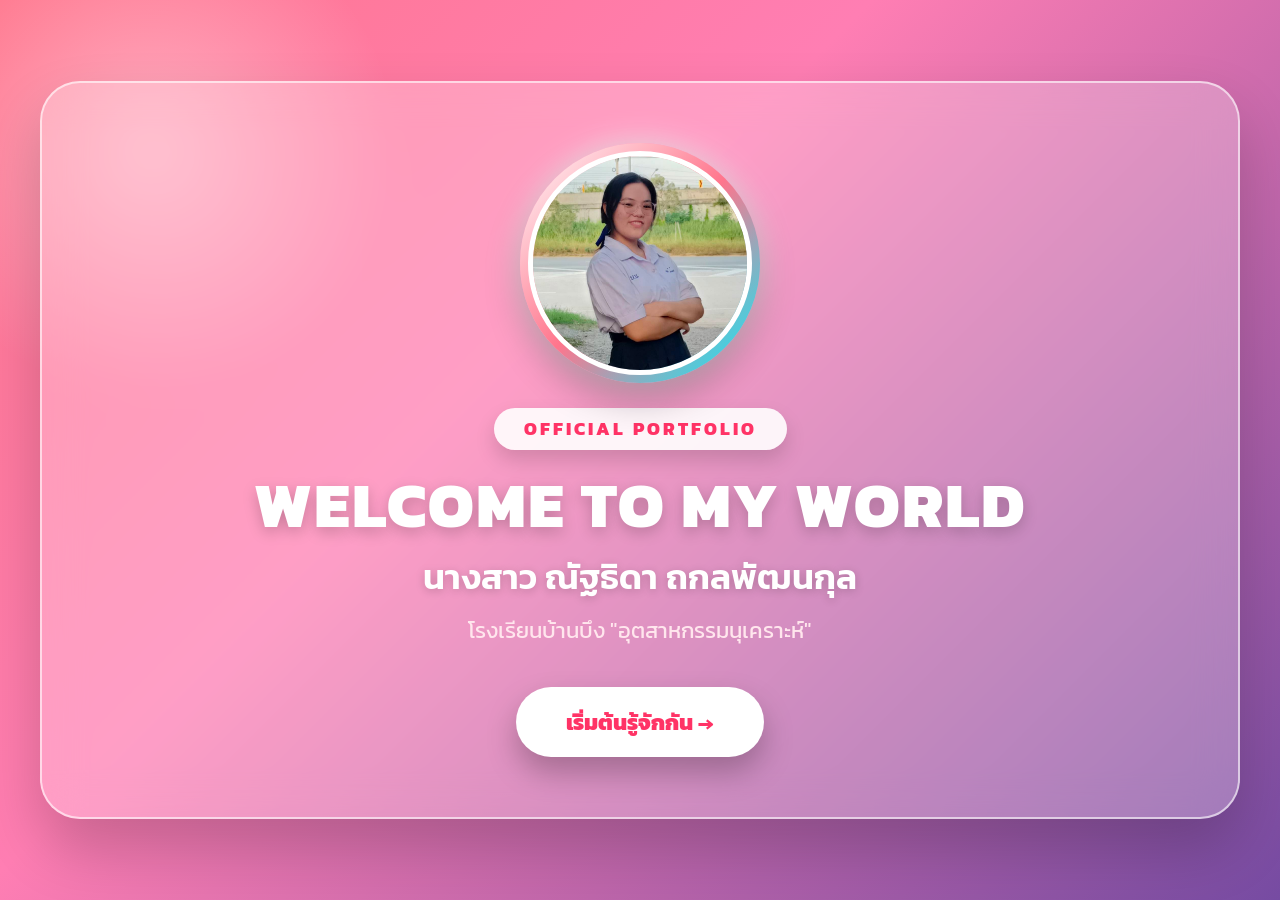
==== index.html @ 379bc99a "index.html" ====
<!DOCTYPE html>
<html lang="th">
<head>
    <meta charset="UTF-8">
    <meta name="viewport" content="width=device-width, initial-scale=1.0">
    <title>Portfolio - Welcome</title>
    <link rel="preconnect" href="https://fonts.googleapis.com">
    <link rel="preconnect" href="https://fonts.gstatic.com" crossorigin>
    <link href="https://fonts.googleapis.com/css2?family=Kanit:wght@300;400;600;700;800&family=Sarabun:wght@400;600;700&display=swap" rel="stylesheet">
    
    <style>
        * {
            margin: 0;
            padding: 0;
            box-sizing: border-box;
            font-family: 'Kanit', 'Sarabun', sans-serif;
        }

        body {
            background: linear-gradient(135deg, #ff758c 0%, #ff7eb3 40%, #764ba2 100%);
            min-height: 100vh;
            display: flex;
            justify-content: center;
            align-items: center;
            padding: 30px 20px;
            overflow-x: hidden;
            position: relative;
        }

        body::before {
            content: '';
            position: absolute;
            width: 500px;
            height: 500px;
            background: radial-gradient(circle, rgba(255,255,255,0.4) 0%, rgba(255,255,255,0) 70%);
            top: -100px;
            left: -100px;
            border-radius: 50%;
        }

        .full-wrapper {
            width: 100%;
            max-width: 1200px;
            background: rgba(255, 255, 255, 0.25);
            backdrop-filter: blur(20px);
            -webkit-backdrop-filter: blur(20px);
            border-radius: 40px;
            border: 2px solid rgba(255, 255, 255, 0.6);
            box-shadow: 0 30px 60px rgba(0, 0, 0, 0.2);
            padding: 60px 40px;
            display: flex;
            flex-direction: column;
            align-items: center;
            text-align: center;
            color: #ffffff;
        }

        .avatar-container {
            position: relative;
            margin-bottom: 25px;
        }

        .avatar-glow {
            width: 240px;
            height: 240px;
            border-radius: 50%;
            padding: 8px;
            background: linear-gradient(135deg, #ffffff, #ff758c, #00f2fe);
            box-shadow: 0 15px 35px rgba(0, 0, 0, 0.3), 0 0 30px rgba(255, 255, 255, 0.8);
            animation: spin-glow 6s linear infinite alternate;
        }

        @keyframes spin-glow {
            0% { transform: scale(1); }
            100% { transform: scale(1.05); }
        }

        .avatar-img {
            width: 100%;
            height: 100%;
            object-fit: cover;
            border-radius: 50%;
            border: 5px solid #ffffff;
        }

        .badge {
            background: rgba(255, 255, 255, 0.9);
            color: #ff3366;
            font-size: 1.1rem;
            font-weight: 800;
            padding: 8px 30px;
            border-radius: 50px;
            letter-spacing: 3px;
            box-shadow: 0 10px 20px rgba(0,0,0,0.15);
            margin-bottom: 20px;
            display: inline-block;
        }

        .hero-title {
            font-size: 4rem;
            font-weight: 800;
            text-shadow: 0 5px 15px rgba(0,0,0,0.2);
            margin-bottom: 10px;
            letter-spacing: 2px;
            line-height: 1.1;
        }

        .hero-name {
            font-size: 2.2rem;
            font-weight: 600;
            color: #ffffff;
            margin-bottom: 10px;
            text-shadow: 0 2px 10px rgba(0,0,0,0.2);
        }

        .hero-school {
            font-size: 1.4rem;
            color: #ffe6ed;
            font-weight: 400;
            margin-bottom: 40px;
        }

        .btn-action {
            display: inline-block;
            text-decoration: none;
            background: #ffffff;
            color: #ff3366;
            font-size: 1.4rem;
            font-weight: 800;
            padding: 18px 50px;
            border-radius: 50px;
            box-shadow: 0 15px 30px rgba(0,0,0,0.25);
            transition: all 0.3s cubic-bezier(0.175, 0.885, 0.32, 1.275);
        }

        .btn-action:hover {
            transform: translateY(-5px) scale(1.05);
            background: #ff3366;
            color: #ffffff;
            box-shadow: 0 20px 40px rgba(255, 51, 102, 0.5);
        }

        @media (max-width: 768px) {
            .hero-title { font-size: 2.8rem; }
            .hero-name { font-size: 1.6rem; }
            .avatar-glow { width: 180px; height: 180px; }
            .btn-action { width: 100%; font-size: 1.2rem; }
        }
    </style>
</head>
<body>

    <div class="full-wrapper">
        <div class="avatar-container">
            <div class="avatar-glow">
                <!-- อัปเดตชื่อไฟล์รูปตรงนี้แล้วครับ -->
                <img src="มุกค่ะอิอิ.jpg" alt="รูปโปรไฟล์" class="avatar-img">
            </div>
        </div>

        <span class="badge">OFFICIAL PORTFOLIO</span>
        <h1 class="hero-title">WELCOME TO MY WORLD</h1>
        <p class="hero-name">นางสาว ณัฐธิดา ถกลพัฒนกุล</p>
        <p class="hero-school">โรงเรียนบ้านบึง "อุตสาหกรรมนุเคราะห์"</p>

        <a href="about.html" class="btn-action">เริ่มต้นรู้จักกัน &rarr;</a>
    </div>

</body>
</html>
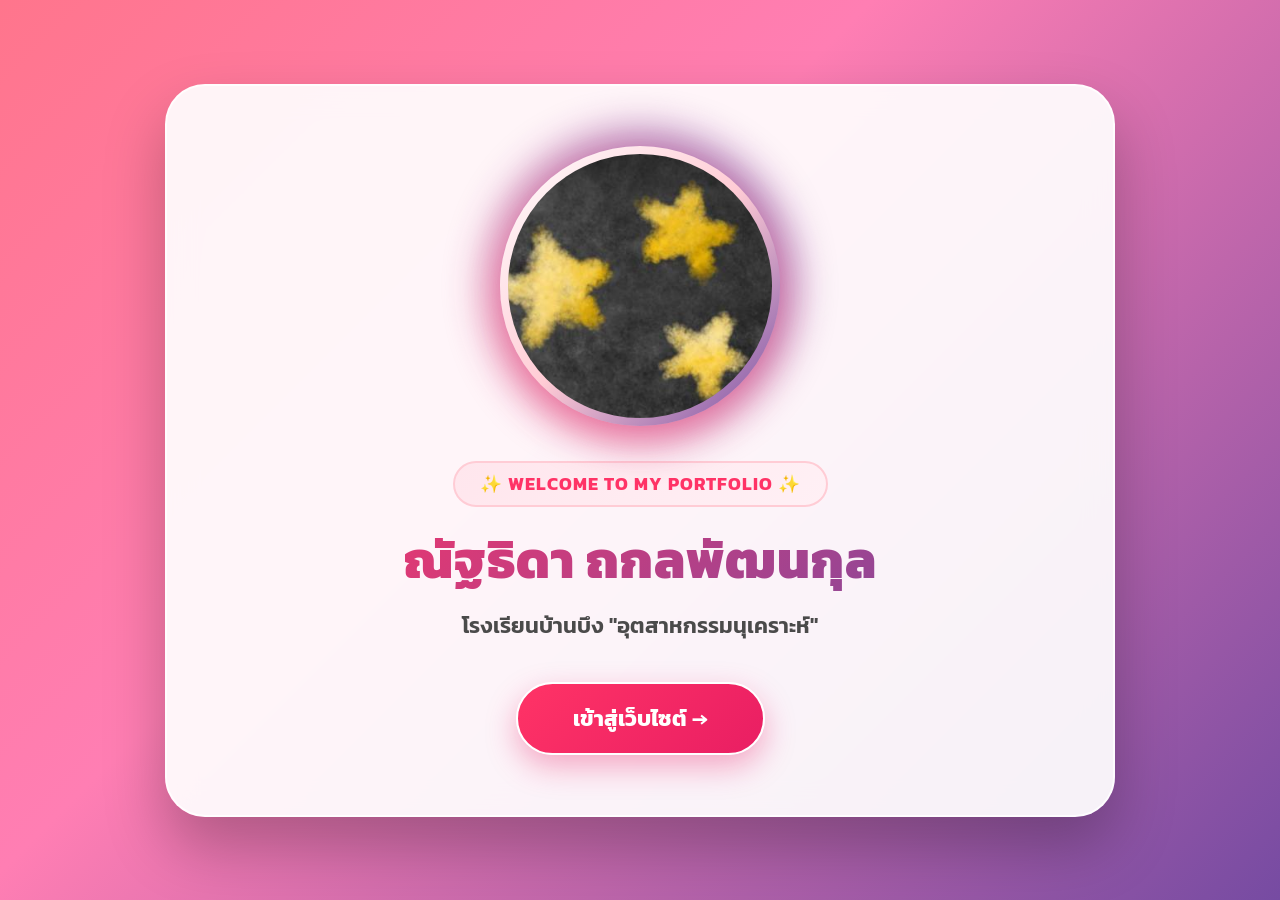
==== commit c88b2966: "index.html" ====
--- a/index.html
+++ b/index.html
@@ -3,7 +3,7 @@
 <head>
     <meta charset="UTF-8">
     <meta name="viewport" content="width=device-width, initial-scale=1.0">
-    <title>Portfolio - Welcome</title>
+    <title>Portfolio - หน้าแรก</title>
     <link rel="preconnect" href="https://fonts.googleapis.com">
     <link rel="preconnect" href="https://fonts.gstatic.com" crossorigin>
     <link href="https://fonts.googleapis.com/css2?family=Kanit:wght@300;400;600;700;800&family=Sarabun:wght@400;600;700&display=swap" rel="stylesheet">
@@ -22,148 +22,222 @@
             display: flex;
             justify-content: center;
             align-items: center;
-            padding: 30px 20px;
+            padding: 40px 20px;
             overflow-x: hidden;
+        }
+
+        .main-card {
+            width: 100%;
+            max-width: 950px;
+            background: rgba(255, 255, 255, 0.92);
+            backdrop-filter: blur(15px);
+            border-radius: 40px;
+            border: 2px solid rgba(255, 255, 255, 0.8);
+            box-shadow: 0 30px 60px rgba(0, 0, 0, 0.25);
+            padding: 60px 40px;
+            text-align: center;
             position: relative;
         }
 
-        body::before {
+        /* Container รูปภาพใหญ่เด่น */
+        .profile-container {
+            position: relative;
+            width: 280px;
+            height: 280px;
+            margin: 0 auto 35px auto;
+            animation: float 4s ease-in-out infinite;
+        }
+
+        /* แสงออร่าด้านหลังรูป */
+        .profile-container::before {
             content: '';
             position: absolute;
-            width: 500px;
-            height: 500px;
-            background: radial-gradient(circle, rgba(255,255,255,0.4) 0%, rgba(255,255,255,0) 70%);
-            top: -100px;
-            left: -100px;
+            top: -15px;
+            left: -15px;
+            right: -15px;
+            bottom: -15px;
+            background: linear-gradient(45deg, #ff3366, #ff85a2, #764ba2, #ff3366);
+            background-size: 400% 400%;
             border-radius: 50%;
-        }
-
-        .full-wrapper {
+            z-index: 1;
+            filter: blur(20px);
+            opacity: 0.85;
+            animation: glowRotate 8s linear infinite;
+        }
+
+        /* กรอบวงกลมครอบรูป */
+        .profile-box {
+            position: relative;
             width: 100%;
-            max-width: 1200px;
-            background: rgba(255, 255, 255, 0.25);
-            backdrop-filter: blur(20px);
-            -webkit-backdrop-filter: blur(20px);
-            border-radius: 40px;
-            border: 2px solid rgba(255, 255, 255, 0.6);
-            box-shadow: 0 30px 60px rgba(0, 0, 0, 0.2);
-            padding: 60px 40px;
-            display: flex;
-            flex-direction: column;
-            align-items: center;
-            text-align: center;
-            color: #ffffff;
-        }
-
-        .avatar-container {
-            position: relative;
-            margin-bottom: 25px;
-        }
-
-        .avatar-glow {
-            width: 240px;
-            height: 240px;
+            height: 100%;
             border-radius: 50%;
-            padding: 8px;
-            background: linear-gradient(135deg, #ffffff, #ff758c, #00f2fe);
-            box-shadow: 0 15px 35px rgba(0, 0, 0, 0.3), 0 0 30px rgba(255, 255, 255, 0.8);
-            animation: spin-glow 6s linear infinite alternate;
-        }
-
-        @keyframes spin-glow {
-            0% { transform: scale(1); }
-            100% { transform: scale(1.05); }
-        }
-
-        .avatar-img {
+            padding: 8px; /* ความหนาของขอบ */
+            background: linear-gradient(135deg, #ffffff, #ffccd5, #764ba2);
+            z-index: 2;
+            cursor: pointer;
+            transition: all 0.5s cubic-bezier(0.175, 0.885, 0.32, 1.275);
+            overflow: hidden;
+            box-shadow: 0 15px 35px rgba(255, 51, 102, 0.3);
+        }
+
+        /* รูปภาพข้างใน */
+        .profile-img {
             width: 100%;
             height: 100%;
             object-fit: cover;
             border-radius: 50%;
-            border: 5px solid #ffffff;
-        }
-
-        .badge {
-            background: rgba(255, 255, 255, 0.9);
+            display: block;
+            transition: all 0.5s ease;
+        }
+
+        /* เอฟเฟคลำแสงวิ่งผ่านรูป */
+        .profile-box::after {
+            content: '';
+            position: absolute;
+            top: -50%;
+            left: -60%;
+            width: 50%;
+            height: 200%;
+            background: linear-gradient(
+                to right,
+                rgba(255, 255, 255, 0) 0%,
+                rgba(255, 255, 255, 0.6) 100%
+            );
+            transform: rotate(30deg);
+            transition: all 0.8s ease;
+            opacity: 0;
+            pointer-events: none;
+        }
+
+        /* Hover Effect สวมบทบาทเมื่อเอาเมาส์ชี้ */
+        .profile-container:hover {
+            animation-play-state: paused;
+        }
+
+        .profile-container:hover .profile-box {
+            transform: scale(1.08) rotate(3deg);
+            box-shadow: 0 25px 50px rgba(255, 51, 102, 0.5);
+        }
+
+        .profile-container:hover .profile-box::after {
+            left: 130%;
+            opacity: 1;
+        }
+
+        .profile-container:hover .profile-img {
+            transform: scale(1.05);
+        }
+
+        /* ข้อความและปุ่ม */
+        .greeting-tag {
+            display: inline-block;
+            background: linear-gradient(135deg, #ffe6ed, #fff0f5);
             color: #ff3366;
             font-size: 1.1rem;
+            font-weight: 700;
+            padding: 8px 25px;
+            border-radius: 30px;
+            border: 2px solid #ffccd5;
+            margin-bottom: 15px;
+            letter-spacing: 1px;
+        }
+
+        .main-title {
+            font-size: 3.2rem;
             font-weight: 800;
-            padding: 8px 30px;
-            border-radius: 50px;
-            letter-spacing: 3px;
-            box-shadow: 0 10px 20px rgba(0,0,0,0.15);
-            margin-bottom: 20px;
-            display: inline-block;
-        }
-
-        .hero-title {
-            font-size: 4rem;
-            font-weight: 800;
-            text-shadow: 0 5px 15px rgba(0,0,0,0.2);
+            background: linear-gradient(135deg, #ff3366, #764ba2);
+            -webkit-background-clip: text;
+            -webkit-text-fill-color: transparent;
             margin-bottom: 10px;
-            letter-spacing: 2px;
-            line-height: 1.1;
-        }
-
-        .hero-name {
-            font-size: 2.2rem;
+            letter-spacing: 1px;
+        }
+
+        .subtitle {
+            font-size: 1.4rem;
+            color: #4a4a4a;
             font-weight: 600;
-            color: #ffffff;
-            margin-bottom: 10px;
-            text-shadow: 0 2px 10px rgba(0,0,0,0.2);
-        }
-
-        .hero-school {
-            font-size: 1.4rem;
-            color: #ffe6ed;
-            font-weight: 400;
             margin-bottom: 40px;
         }
 
-        .btn-action {
+        .btn-start {
             display: inline-block;
             text-decoration: none;
-            background: #ffffff;
-            color: #ff3366;
-            font-size: 1.4rem;
-            font-weight: 800;
-            padding: 18px 50px;
+            font-size: 1.35rem;
+            font-weight: 700;
+            padding: 18px 55px;
             border-radius: 50px;
-            box-shadow: 0 15px 30px rgba(0,0,0,0.25);
+            background: linear-gradient(135deg, #ff3366, #e91e63);
+            color: #ffffff;
+            box-shadow: 0 12px 30px rgba(233, 30, 99, 0.35);
             transition: all 0.3s cubic-bezier(0.175, 0.885, 0.32, 1.275);
-        }
-
-        .btn-action:hover {
-            transform: translateY(-5px) scale(1.05);
-            background: #ff3366;
-            color: #ffffff;
-            box-shadow: 0 20px 40px rgba(255, 51, 102, 0.5);
-        }
-
-        @media (max-width: 768px) {
-            .hero-title { font-size: 2.8rem; }
-            .hero-name { font-size: 1.6rem; }
-            .avatar-glow { width: 180px; height: 180px; }
-            .btn-action { width: 100%; font-size: 1.2rem; }
+            border: 2px solid #ffffff;
+        }
+
+        .btn-start:hover {
+            transform: translateY(-5px) scale(1.03);
+            box-shadow: 0 20px 40px rgba(233, 30, 99, 0.5);
+            background: linear-gradient(135deg, #e91e63, #ff3366);
+        }
+
+        /* Keyframes แอนิเมชัน */
+        @keyframes float {
+            0%, 100% {
+                transform: translateY(0px);
+            }
+            50% {
+                transform: translateY(-18px);
+            }
+        }
+
+        @keyframes glowRotate {
+            0% {
+                background-position: 0% 50%;
+            }
+            50% {
+                background-position: 100% 50%;
+            }
+            100% {
+                background-position: 0% 50%;
+            }
+        }
+
+        @media (max-width: 600px) {
+            .profile-container {
+                width: 220px;
+                height: 220px;
+            }
+            .main-title {
+                font-size: 2.3rem;
+            }
+            .subtitle {
+                font-size: 1.15rem;
+            }
+            .main-card {
+                padding: 40px 20px;
+            }
+            .btn-start {
+                padding: 15px 40px;
+                font-size: 1.15rem;
+            }
         }
     </style>
 </head>
 <body>
 
-    <div class="full-wrapper">
-        <div class="avatar-container">
-            <div class="avatar-glow">
-                <!-- อัปเดตชื่อไฟล์รูปตรงนี้แล้วครับ -->
-                <img src="มุกค่ะอิอิ.jpg" alt="รูปโปรไฟล์" class="avatar-img">
+    <div class="main-card">
+        <!-- รูปโปรไฟล์เด่นใหญ่ + เอฟเฟคแน่นๆ -->
+        <div class="profile-container">
+            <div class="profile-box">
+                <!-- อย่าลืมเปลี่ยนชื่อไฟล์รูปใน src ด้านล่างให้ตรงกับชื่อไฟล์รูปโปรไฟล์จริงของคุณนะครับ -->
+                <img src="รูป 1.jpg" alt="Profile Image" class="profile-img">
             </div>
         </div>
 
-        <span class="badge">OFFICIAL PORTFOLIO</span>
-        <h1 class="hero-title">WELCOME TO MY WORLD</h1>
-        <p class="hero-name">นางสาว ณัฐธิดา ถกลพัฒนกุล</p>
-        <p class="hero-school">โรงเรียนบ้านบึง "อุตสาหกรรมนุเคราะห์"</p>
-
-        <a href="about.html" class="btn-action">เริ่มต้นรู้จักกัน &rarr;</a>
+        <span class="greeting-tag">✨ WELCOME TO MY PORTFOLIO ✨</span>
+        <h1 class="main-title">ณัฐธิดา ถกลพัฒนกุล</h1>
+        <p class="subtitle">โรงเรียนบ้านบึง "อุตสาหกรรมนุเคราะห์"</p>
+
+        <a href="about.html" class="btn-start">เข้าสู่เว็บไซต์ &rarr;</a>
     </div>
 
 </body>
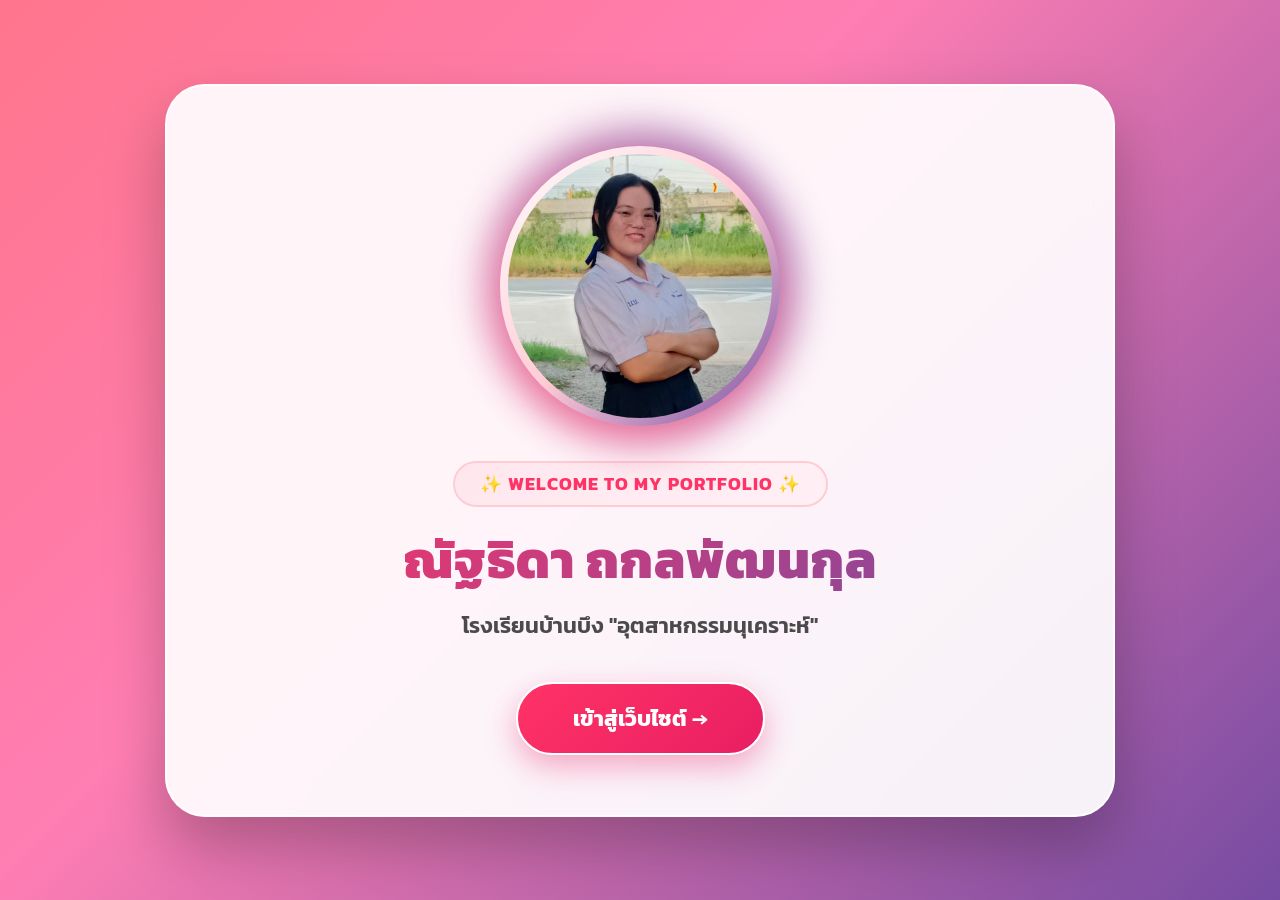
==== commit 274f96ad: "index.html" ====
--- a/index.html
+++ b/index.html
@@ -71,7 +71,7 @@
             width: 100%;
             height: 100%;
             border-radius: 50%;
-            padding: 8px; /* ความหนาของขอบ */
+            padding: 8px;
             background: linear-gradient(135deg, #ffffff, #ffccd5, #764ba2);
             z-index: 2;
             cursor: pointer;
@@ -225,11 +225,10 @@
 <body>
 
     <div class="main-card">
-        <!-- รูปโปรไฟล์เด่นใหญ่ + เอฟเฟคแน่นๆ -->
+        <!-- รูปโปรไฟล์ของคุณมุก + เอฟเฟคเรืองแสง -->
         <div class="profile-container">
             <div class="profile-box">
-                <!-- อย่าลืมเปลี่ยนชื่อไฟล์รูปใน src ด้านล่างให้ตรงกับชื่อไฟล์รูปโปรไฟล์จริงของคุณนะครับ -->
-                <img src="รูป 1.jpg" alt="Profile Image" class="profile-img">
+                <img src="มุกค่ะอิอิ.jpg" alt="Profile Image" class="profile-img">
             </div>
         </div>
 
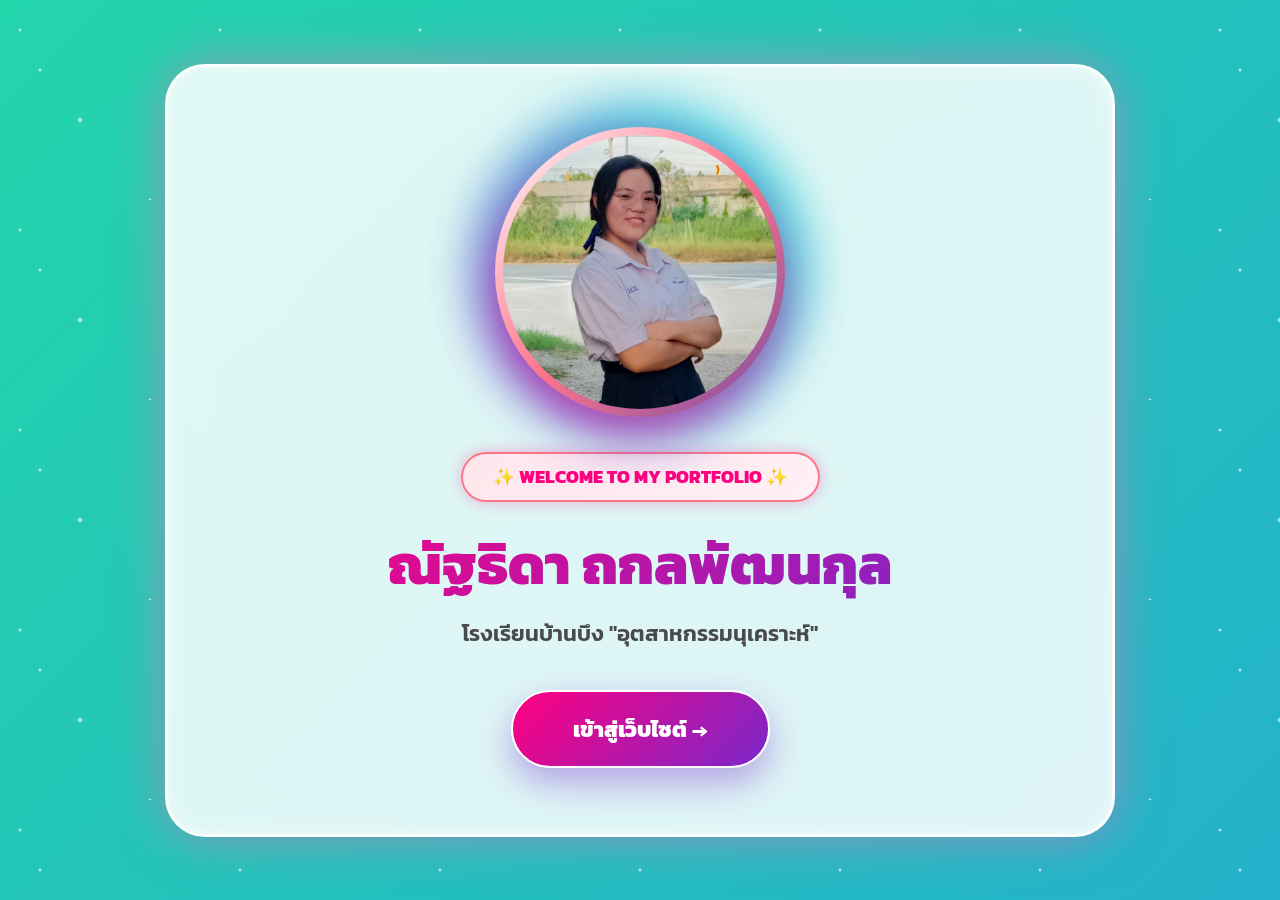
==== commit 234b395d: "index.html" ====
--- a/index.html
+++ b/index.html
@@ -17,139 +17,122 @@
         }
 
         body {
-            background: linear-gradient(135deg, #ff758c 0%, #ff7eb3 40%, #764ba2 100%);
+            background: linear-gradient(-45deg, #ee7752, #e73c7e, #23a6d5, #23d5ab);
+            background-size: 400% 400%;
+            animation: gradientBG 15s ease infinite;
             min-height: 100vh;
             display: flex;
             justify-content: center;
             align-items: center;
             padding: 40px 20px;
             overflow-x: hidden;
+            position: relative;
+        }
+
+        /* เอฟเฟกต์อนุภาคระยิบระยับ */
+        .stars {
+            position: absolute;
+            top: 0; left: 0; width: 100%; height: 100%;
+            pointer-events: none;
+            background: radial-gradient(2px 2px at 20px 30px, #fff, rgba(0,0,0,0)),
+                        radial-gradient(2px 2px at 40px 70px, #fff, rgba(0,0,0,0)),
+                        radial-gradient(3px 3px at 80px 120px, #fff, rgba(0,0,0,0)),
+                        radial-gradient(2px 2px at 150px 200px, #fff, rgba(0,0,0,0));
+            background-repeat: repeat;
+            background-size: 200px 200px;
+            animation: sparkle 4s linear infinite;
         }
 
         .main-card {
             width: 100%;
             max-width: 950px;
-            background: rgba(255, 255, 255, 0.92);
-            backdrop-filter: blur(15px);
+            background: rgba(255, 255, 255, 0.85);
+            backdrop-filter: blur(20px);
             border-radius: 40px;
-            border: 2px solid rgba(255, 255, 255, 0.8);
-            box-shadow: 0 30px 60px rgba(0, 0, 0, 0.25);
+            border: 3px solid rgba(255, 255, 255, 0.9);
+            box-shadow: 0 0 50px rgba(255, 105, 180, 0.5), inset 0 0 15px rgba(255, 255, 255, 0.6);
             padding: 60px 40px;
             text-align: center;
             position: relative;
-        }
-
-        /* Container รูปภาพใหญ่เด่น */
+            z-index: 2;
+            animation: cardAppear 1.2s cubic-bezier(0.175, 0.885, 0.32, 1.275);
+        }
+
+        /* รูปภาพเว่อร์วัง */
         .profile-container {
             position: relative;
-            width: 280px;
-            height: 280px;
+            width: 290px;
+            height: 290px;
             margin: 0 auto 35px auto;
             animation: float 4s ease-in-out infinite;
         }
 
-        /* แสงออร่าด้านหลังรูป */
         .profile-container::before {
             content: '';
             position: absolute;
-            top: -15px;
-            left: -15px;
-            right: -15px;
-            bottom: -15px;
-            background: linear-gradient(45deg, #ff3366, #ff85a2, #764ba2, #ff3366);
-            background-size: 400% 400%;
+            top: -20px; left: -20px; right: -20px; bottom: -20px;
+            background: linear-gradient(45deg, #ff007f, #7928ca, #00dfd8, #ff007f);
+            background-size: 300% 300%;
             border-radius: 50%;
             z-index: 1;
-            filter: blur(20px);
-            opacity: 0.85;
-            animation: glowRotate 8s linear infinite;
-        }
-
-        /* กรอบวงกลมครอบรูป */
+            filter: blur(25px);
+            opacity: 0.9;
+            animation: glowRotate 5s linear infinite;
+        }
+
         .profile-box {
             position: relative;
-            width: 100%;
-            height: 100%;
+            width: 100%; height: 100%;
             border-radius: 50%;
             padding: 8px;
-            background: linear-gradient(135deg, #ffffff, #ffccd5, #764ba2);
+            background: linear-gradient(135deg, #ffffff, #ff758c, #764ba2);
             z-index: 2;
             cursor: pointer;
             transition: all 0.5s cubic-bezier(0.175, 0.885, 0.32, 1.275);
             overflow: hidden;
-            box-shadow: 0 15px 35px rgba(255, 51, 102, 0.3);
-        }
-
-        /* รูปภาพข้างใน */
+            box-shadow: 0 15px 35px rgba(255, 0, 128, 0.4);
+        }
+
         .profile-img {
-            width: 100%;
-            height: 100%;
+            width: 100%; height: 100%;
             object-fit: cover;
             border-radius: 50%;
-            display: block;
             transition: all 0.5s ease;
         }
 
-        /* เอฟเฟคลำแสงวิ่งผ่านรูป */
-        .profile-box::after {
-            content: '';
-            position: absolute;
-            top: -50%;
-            left: -60%;
-            width: 50%;
-            height: 200%;
-            background: linear-gradient(
-                to right,
-                rgba(255, 255, 255, 0) 0%,
-                rgba(255, 255, 255, 0.6) 100%
-            );
-            transform: rotate(30deg);
-            transition: all 0.8s ease;
-            opacity: 0;
-            pointer-events: none;
-        }
-
-        /* Hover Effect สวมบทบาทเมื่อเอาเมาส์ชี้ */
-        .profile-container:hover {
-            animation-play-state: paused;
-        }
-
         .profile-container:hover .profile-box {
-            transform: scale(1.08) rotate(3deg);
-            box-shadow: 0 25px 50px rgba(255, 51, 102, 0.5);
-        }
-
-        .profile-container:hover .profile-box::after {
-            left: 130%;
-            opacity: 1;
+            transform: scale(1.12) rotate(5deg);
+            box-shadow: 0 25px 60px rgba(255, 0, 128, 0.7);
         }
 
         .profile-container:hover .profile-img {
-            transform: scale(1.05);
-        }
-
-        /* ข้อความและปุ่ม */
+            transform: scale(1.08);
+        }
+
+        /* ข้อความนีออนและปุ่ม */
         .greeting-tag {
             display: inline-block;
             background: linear-gradient(135deg, #ffe6ed, #fff0f5);
-            color: #ff3366;
+            color: #ff007f;
             font-size: 1.1rem;
-            font-weight: 700;
-            padding: 8px 25px;
+            font-weight: 800;
+            padding: 10px 30px;
             border-radius: 30px;
-            border: 2px solid #ffccd5;
-            margin-bottom: 15px;
-            letter-spacing: 1px;
+            border: 2px solid #ff758c;
+            margin-bottom: 20px;
+            box-shadow: 0 0 15px rgba(255, 0, 128, 0.3);
+            animation: pulse 2s infinite;
         }
 
         .main-title {
-            font-size: 3.2rem;
+            font-size: 3.5rem;
             font-weight: 800;
-            background: linear-gradient(135deg, #ff3366, #764ba2);
+            background: linear-gradient(135deg, #ff007f, #7928ca, #00dfd8);
+            background-size: 200% auto;
             -webkit-background-clip: text;
             -webkit-text-fill-color: transparent;
+            animation: textShine 3s linear infinite;
             margin-bottom: 10px;
-            letter-spacing: 1px;
         }
 
         .subtitle {
@@ -160,72 +143,76 @@
         }
 
         .btn-start {
+            position: relative;
             display: inline-block;
             text-decoration: none;
-            font-size: 1.35rem;
-            font-weight: 700;
-            padding: 18px 55px;
+            font-size: 1.4rem;
+            font-weight: 800;
+            padding: 20px 60px;
             border-radius: 50px;
-            background: linear-gradient(135deg, #ff3366, #e91e63);
+            background: linear-gradient(135deg, #ff007f, #7928ca);
             color: #ffffff;
-            box-shadow: 0 12px 30px rgba(233, 30, 99, 0.35);
-            transition: all 0.3s cubic-bezier(0.175, 0.885, 0.32, 1.275);
+            box-shadow: 0 15px 35px rgba(121, 40, 202, 0.4);
+            transition: all 0.4s cubic-bezier(0.175, 0.885, 0.32, 1.275);
+            overflow: hidden;
             border: 2px solid #ffffff;
         }
 
         .btn-start:hover {
-            transform: translateY(-5px) scale(1.03);
-            box-shadow: 0 20px 40px rgba(233, 30, 99, 0.5);
-            background: linear-gradient(135deg, #e91e63, #ff3366);
+            transform: translateY(-8px) scale(1.05);
+            box-shadow: 0 25px 50px rgba(255, 0, 128, 0.6);
+            letter-spacing: 2px;
         }
 
         /* Keyframes แอนิเมชัน */
+        @keyframes gradientBG {
+            0% { background-position: 0% 50%; }
+            50% { background-position: 100% 50%; }
+            100% { background-position: 0% 50%; }
+        }
+
+        @keyframes cardAppear {
+            from { opacity: 0; transform: translateY(50px) scale(0.9); }
+            to { opacity: 1; transform: translateY(0) scale(1); }
+        }
+
         @keyframes float {
-            0%, 100% {
-                transform: translateY(0px);
-            }
-            50% {
-                transform: translateY(-18px);
-            }
+            0%, 100% { transform: translateY(0px); }
+            50% { transform: translateY(-20px); }
         }
 
         @keyframes glowRotate {
-            0% {
-                background-position: 0% 50%;
-            }
-            50% {
-                background-position: 100% 50%;
-            }
-            100% {
-                background-position: 0% 50%;
-            }
+            0% { background-position: 0% 50%; }
+            50% { background-position: 100% 50%; }
+            100% { background-position: 0% 50%; }
+        }
+
+        @keyframes textShine {
+            to { background-position: 200% center; }
+        }
+
+        @keyframes pulse {
+            0%, 100% { transform: scale(1); }
+            50% { transform: scale(1.05); }
+        }
+
+        @keyframes sparkle {
+            0% { transform: translateY(0); }
+            100% { transform: translateY(-200px); }
         }
 
         @media (max-width: 600px) {
-            .profile-container {
-                width: 220px;
-                height: 220px;
-            }
-            .main-title {
-                font-size: 2.3rem;
-            }
-            .subtitle {
-                font-size: 1.15rem;
-            }
-            .main-card {
-                padding: 40px 20px;
-            }
-            .btn-start {
-                padding: 15px 40px;
-                font-size: 1.15rem;
-            }
+            .profile-container { width: 220px; height: 220px; }
+            .main-title { font-size: 2.3rem; }
+            .btn-start { padding: 15px 40px; font-size: 1.15rem; }
         }
     </style>
 </head>
 <body>
 
+    <div class="stars"></div>
+
     <div class="main-card">
-        <!-- รูปโปรไฟล์ของคุณมุก + เอฟเฟคเรืองแสง -->
         <div class="profile-container">
             <div class="profile-box">
                 <img src="มุกค่ะอิอิ.jpg" alt="Profile Image" class="profile-img">
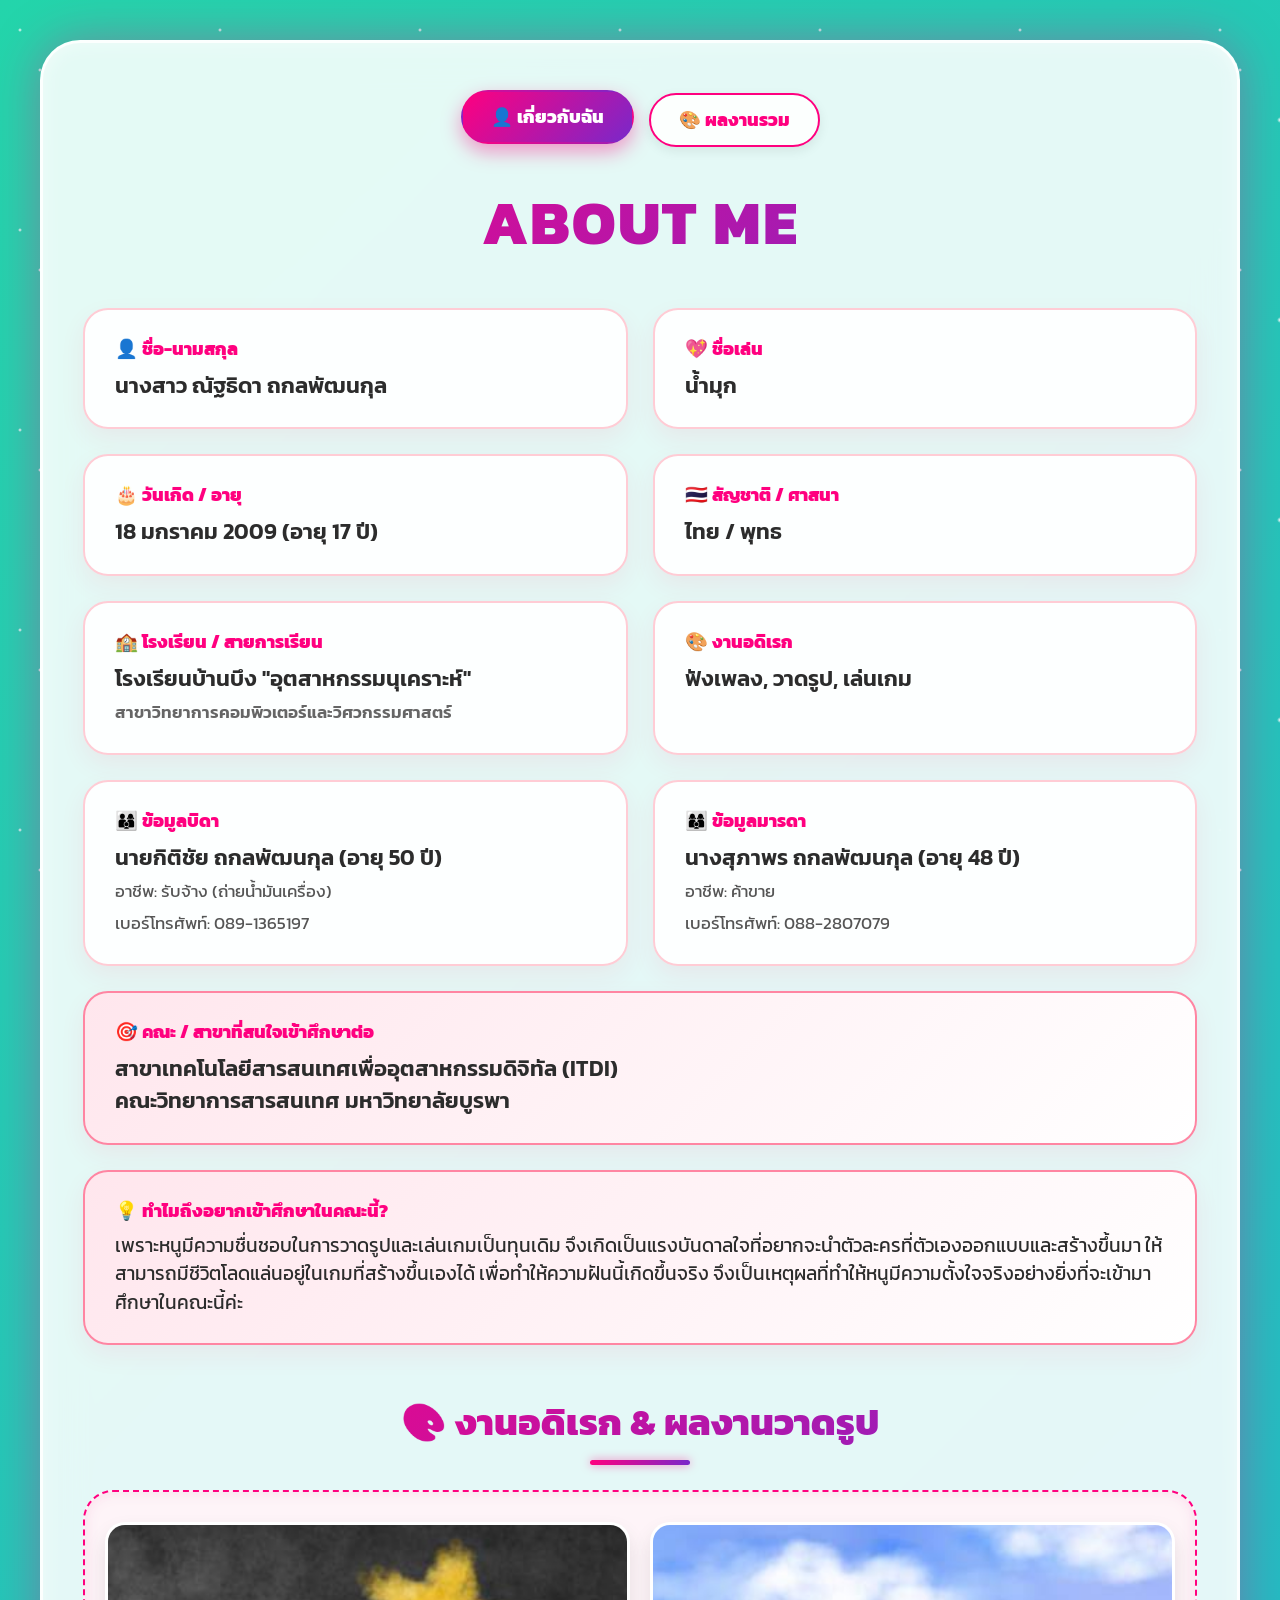
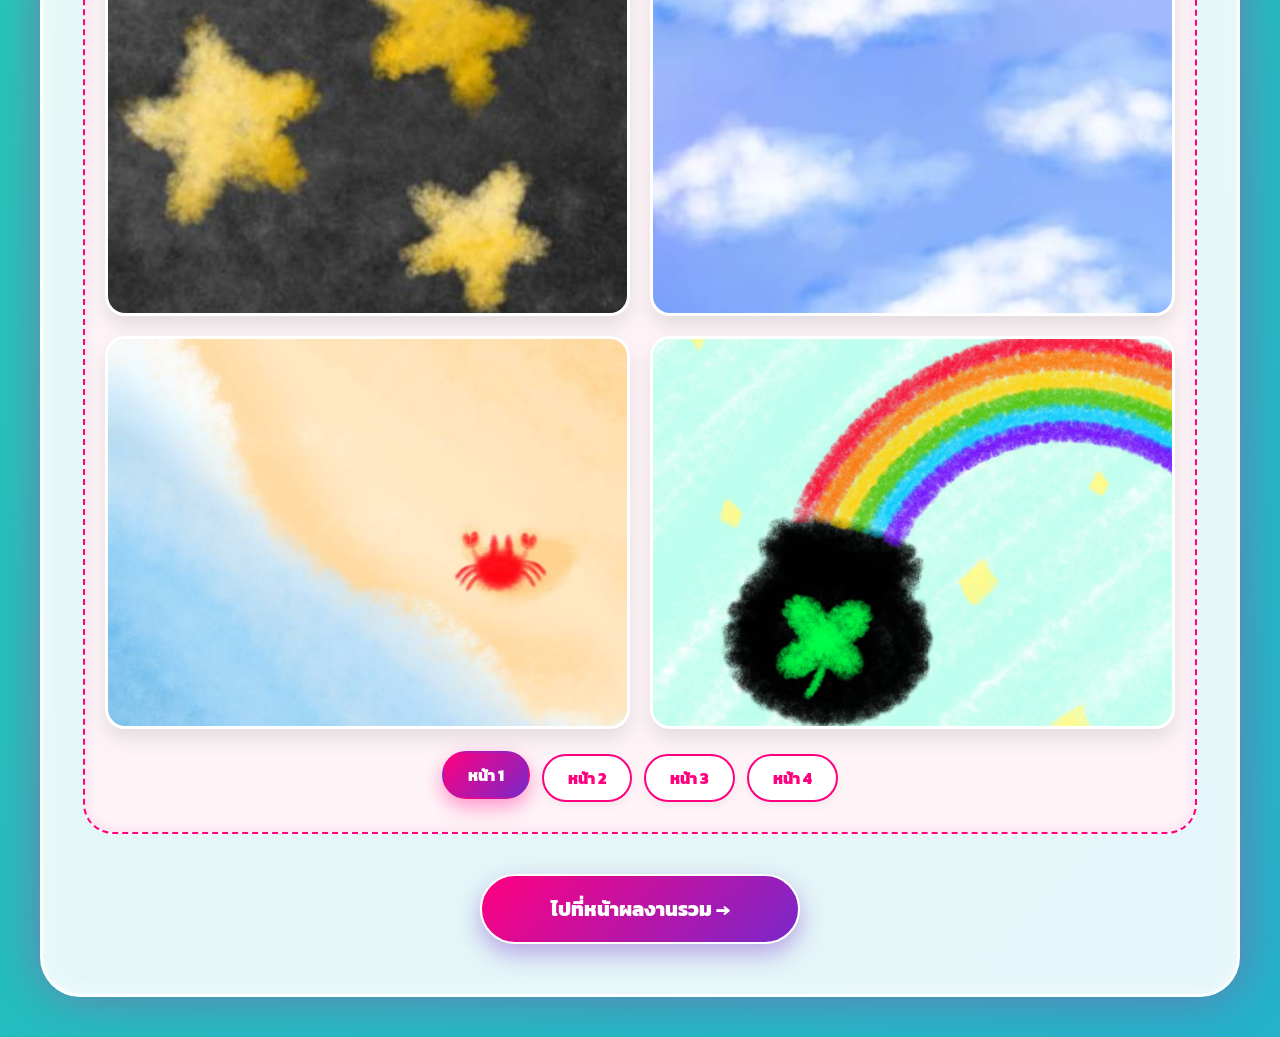
==== commit bbbb1608: "index.html" ====
--- a/index.html
+++ b/index.html
@@ -3,7 +3,7 @@
 <head>
     <meta charset="UTF-8">
     <meta name="viewport" content="width=device-width, initial-scale=1.0">
-    <title>Portfolio - หน้าแรก</title>
+    <title>My Website - ประวัติส่วนตัว & ผลงาน</title>
     <link rel="preconnect" href="https://fonts.googleapis.com">
     <link rel="preconnect" href="https://fonts.gstatic.com" crossorigin>
     <link href="https://fonts.googleapis.com/css2?family=Kanit:wght@300;400;600;700;800&family=Sarabun:wght@400;600;700&display=swap" rel="stylesheet">
@@ -16,22 +16,80 @@
             font-family: 'Kanit', 'Sarabun', sans-serif;
         }
 
+        /* ==================== สไตล์เอฟเฟกต์ม่านสีแดง ==================== */
+        .curtain-container {
+            position: fixed;
+            top: 0;
+            left: 0;
+            width: 100vw;
+            height: 100vh;
+            z-index: 9999;
+            pointer-events: none; /* เพื่อไม่ให้ขวางการคลิกหลังจากม่านเปิดเสร็จ */
+            display: flex;
+            overflow: hidden;
+        }
+
+        .curtain-panel {
+            width: 50%;
+            height: 100%;
+            background: linear-gradient(to right, #800000, #b30000, #d90429, #800000);
+            box-shadow: inset 0 0 50px rgba(0,0,0,0.8);
+            position: relative;
+            animation-duration: 1.8s;
+            animation-timing-function: cubic-bezier(0.77, 0, 0.175, 1);
+            animation-fill-mode: forwards;
+            animation-delay: 0.3s; /* รอแป๊บนึงก่อนม่านเปิด */
+        }
+
+        /* ริ้วม่านให้ดูลึกมีมิติ */
+        .curtain-panel::before {
+            content: '';
+            position: absolute;
+            top: 0; left: 0; width: 100%; height: 100%;
+            background: repeating-linear-gradient(
+                90deg,
+                rgba(0, 0, 0, 0.3) 0px,
+                rgba(0, 0, 0, 0.3) 20px,
+                transparent 20px,
+                transparent 40px
+            );
+        }
+
+        .curtain-left {
+            animation-name: openCurtainLeft;
+            border-right: 3px solid #ffb3b3;
+        }
+
+        .curtain-right {
+            animation-name: openCurtainRight;
+            border-left: 3px solid #ffb3b3;
+        }
+
+        @keyframes openCurtainLeft {
+            0% { transform: translateX(0); }
+            100% { transform: translateX(-100%); }
+        }
+
+        @keyframes openCurtainRight {
+            0% { transform: translateX(0); }
+            100% { transform: translateX(100%); }
+        }
+
+        /* ==================== สไตล์ตัวเว็บหลัก ==================== */
         body {
             background: linear-gradient(-45deg, #ee7752, #e73c7e, #23a6d5, #23d5ab);
             background-size: 400% 400%;
             animation: gradientBG 15s ease infinite;
             min-height: 100vh;
-            display: flex;
-            justify-content: center;
-            align-items: center;
             padding: 40px 20px;
+            position: relative;
             overflow-x: hidden;
-            position: relative;
         }
 
         /* เอฟเฟกต์อนุภาคระยิบระยับ */
-        .stars {
-            position: absolute;
+        body::before {
+            content: '';
+            position: fixed;
             top: 0; left: 0; width: 100%; height: 100%;
             pointer-events: none;
             background: radial-gradient(2px 2px at 20px 30px, #fff, rgba(0,0,0,0)),
@@ -41,130 +99,307 @@
             background-repeat: repeat;
             background-size: 200px 200px;
             animation: sparkle 4s linear infinite;
-        }
-
-        .main-card {
+            z-index: 0;
+        }
+
+        .full-wrapper {
+            position: relative;
+            z-index: 1;
             width: 100%;
-            max-width: 950px;
-            background: rgba(255, 255, 255, 0.85);
+            max-width: 1200px;
+            margin: 0 auto;
+            background: rgba(255, 255, 255, 0.88);
             backdrop-filter: blur(20px);
             border-radius: 40px;
             border: 3px solid rgba(255, 255, 255, 0.9);
-            box-shadow: 0 0 50px rgba(255, 105, 180, 0.5), inset 0 0 15px rgba(255, 255, 255, 0.6);
-            padding: 60px 40px;
-            text-align: center;
-            position: relative;
-            z-index: 2;
+            box-shadow: 0 0 50px rgba(255, 0, 128, 0.35), inset 0 0 20px rgba(255, 255, 255, 0.5);
+            padding: 50px 40px;
             animation: cardAppear 1.2s cubic-bezier(0.175, 0.885, 0.32, 1.275);
         }
 
-        /* รูปภาพเว่อร์วัง */
-        .profile-container {
-            position: relative;
-            width: 290px;
-            height: 290px;
-            margin: 0 auto 35px auto;
-            animation: float 4s ease-in-out infinite;
-        }
-
-        .profile-container::before {
-            content: '';
-            position: absolute;
-            top: -20px; left: -20px; right: -20px; bottom: -20px;
-            background: linear-gradient(45deg, #ff007f, #7928ca, #00dfd8, #ff007f);
-            background-size: 300% 300%;
-            border-radius: 50%;
-            z-index: 1;
-            filter: blur(25px);
-            opacity: 0.9;
-            animation: glowRotate 5s linear infinite;
-        }
-
-        .profile-box {
-            position: relative;
-            width: 100%; height: 100%;
-            border-radius: 50%;
-            padding: 8px;
-            background: linear-gradient(135deg, #ffffff, #ff758c, #764ba2);
-            z-index: 2;
-            cursor: pointer;
-            transition: all 0.5s cubic-bezier(0.175, 0.885, 0.32, 1.275);
-            overflow: hidden;
-            box-shadow: 0 15px 35px rgba(255, 0, 128, 0.4);
-        }
-
-        .profile-img {
-            width: 100%; height: 100%;
-            object-fit: cover;
-            border-radius: 50%;
-            transition: all 0.5s ease;
-        }
-
-        .profile-container:hover .profile-box {
-            transform: scale(1.12) rotate(5deg);
-            box-shadow: 0 25px 60px rgba(255, 0, 128, 0.7);
-        }
-
-        .profile-container:hover .profile-img {
-            transform: scale(1.08);
-        }
-
-        /* ข้อความนีออนและปุ่ม */
-        .greeting-tag {
-            display: inline-block;
-            background: linear-gradient(135deg, #ffe6ed, #fff0f5);
+        /* เมนูสลับหน้าด้านบน */
+        .main-nav {
+            display: flex;
+            justify-content: center;
+            gap: 15px;
+            margin-bottom: 30px;
+            flex-wrap: wrap;
+        }
+
+        .nav-btn {
+            background: rgba(255, 255, 255, 0.9);
+            border: 2px solid #ff007f;
             color: #ff007f;
+            padding: 12px 28px;
+            border-radius: 30px;
             font-size: 1.1rem;
             font-weight: 800;
-            padding: 10px 30px;
-            border-radius: 30px;
-            border: 2px solid #ff758c;
-            margin-bottom: 20px;
-            box-shadow: 0 0 15px rgba(255, 0, 128, 0.3);
-            animation: pulse 2s infinite;
-        }
-
-        .main-title {
-            font-size: 3.5rem;
+            cursor: pointer;
+            transition: all 0.3s ease;
+            box-shadow: 0 4px 12px rgba(0,0,0,0.08);
+        }
+
+        .nav-btn.active, .nav-btn:hover {
+            background: linear-gradient(135deg, #ff007f, #7928ca);
+            color: #ffffff;
+            border-color: transparent;
+            box-shadow: 0 8px 20px rgba(255, 0, 128, 0.4);
+            transform: translateY(-3px);
+        }
+
+        /* ระบบสลับการแสดงผลแต่ละหน้า */
+        .page-tab {
+            display: none;
+        }
+
+        .page-tab.active {
+            display: block;
+            animation: fadeIn 0.5s ease-in-out;
+        }
+
+        .page-title {
+            font-size: 3.8rem;
             font-weight: 800;
             background: linear-gradient(135deg, #ff007f, #7928ca, #00dfd8);
             background-size: 200% auto;
             -webkit-background-clip: text;
             -webkit-text-fill-color: transparent;
             animation: textShine 3s linear infinite;
-            margin-bottom: 10px;
-        }
-
-        .subtitle {
-            font-size: 1.4rem;
-            color: #4a4a4a;
+            text-align: center;
+            margin-bottom: 40px;
+            letter-spacing: 2px;
+        }
+
+        .section-title {
+            font-size: 2.3rem;
+            font-weight: 800;
+            background: linear-gradient(135deg, #ff007f, #7928ca);
+            -webkit-background-clip: text;
+            -webkit-text-fill-color: transparent;
+            text-align: center;
+            margin: 50px 0 25px 0;
+            position: relative;
+        }
+
+        .section-title::after {
+            content: '';
+            display: block;
+            width: 100px;
+            height: 5px;
+            background: linear-gradient(90deg, #ff007f, #7928ca);
+            margin: 10px auto 0;
+            border-radius: 10px;
+            box-shadow: 0 0 10px rgba(255, 0, 128, 0.5);
+        }
+
+        .grid-info {
+            display: grid;
+            grid-template-columns: repeat(2, 1fr);
+            gap: 25px;
+            margin-bottom: 20px;
+        }
+
+        .card-info {
+            background: rgba(255, 255, 255, 0.95);
+            border: 2px solid #ffccd5;
+            border-radius: 25px;
+            padding: 25px 30px;
+            box-shadow: 0 10px 25px rgba(255, 51, 102, 0.08);
+            transition: all 0.4s cubic-bezier(0.175, 0.885, 0.32, 1.275);
+            position: relative;
+            overflow: hidden;
+        }
+
+        .card-info:hover {
+            transform: translateY(-8px) scale(1.02);
+            border-color: #ff007f;
+            box-shadow: 0 20px 40px rgba(255, 0, 128, 0.3);
+            background: #ffffff;
+        }
+
+        .card-info.full-width {
+            grid-column: span 2;
+            background: linear-gradient(135deg, #ffe6ed 0%, #ffffff 100%);
+            border-color: #ff85a2;
+        }
+
+        .card-info.full-width:hover {
+            box-shadow: 0 20px 40px rgba(255, 0, 128, 0.35);
+        }
+
+        .label {
+            font-size: 1.15rem;
+            color: #ff007f;
+            font-weight: 800;
+            margin-bottom: 8px;
+            display: block;
+        }
+
+        .value {
+            font-size: 1.35rem;
+            color: #2c2c2c;
             font-weight: 600;
+            line-height: 1.5;
+        }
+
+        /* ส่วนงานอดิเรก */
+        .hobby-section {
+            background: rgba(255, 240, 245, 0.7);
+            backdrop-filter: blur(10px);
+            border: 2px dashed #ff007f;
+            border-radius: 30px;
+            padding: 30px 20px;
+            margin-top: 20px;
             margin-bottom: 40px;
-        }
-
-        .btn-start {
+            box-shadow: inset 0 0 15px rgba(255, 0, 128, 0.1);
+        }
+
+        .gallery-grid {
+            display: none;
+            grid-template-columns: repeat(2, 1fr);
+            gap: 20px;
+            margin-bottom: 25px;
+        }
+
+        .gallery-grid.active {
+            display: grid;
+            animation: fadeIn 0.5s ease-in-out;
+        }
+
+        .gallery-item {
             position: relative;
-            display: inline-block;
-            text-decoration: none;
-            font-size: 1.4rem;
+            border-radius: 20px;
+            overflow: hidden;
+            background: #fff;
+            box-shadow: 0 10px 20px rgba(0,0,0,0.1);
+            border: 3px solid rgba(255, 255, 255, 0.9);
+            aspect-ratio: 4 / 3;
+            cursor: pointer;
+            transition: all 0.4s cubic-bezier(0.175, 0.885, 0.32, 1.275);
+        }
+
+        .gallery-item:hover {
+            transform: translateY(-8px) scale(1.03) rotate(1deg);
+            border-color: #ff007f;
+            box-shadow: 0 20px 35px rgba(255, 0, 128, 0.4);
+        }
+
+        .gallery-item img {
+            width: 100%;
+            height: 100%;
+            object-fit: cover;
+            display: block;
+            transition: transform 0.5s ease;
+        }
+
+        .gallery-item:hover img {
+            transform: scale(1.08);
+        }
+
+        .pagination {
+            display: flex;
+            justify-content: center;
+            gap: 12px;
+            flex-wrap: wrap;
+        }
+
+        .page-btn {
+            background: #ffffff;
+            border: 2px solid #ff007f;
+            color: #ff007f;
+            padding: 10px 24px;
+            border-radius: 30px;
             font-weight: 800;
-            padding: 20px 60px;
-            border-radius: 50px;
+            font-size: 1rem;
+            cursor: pointer;
+            transition: all 0.3s ease;
+            box-shadow: 0 4px 10px rgba(0,0,0,0.05);
+        }
+
+        .page-btn.active, .page-btn:hover {
             background: linear-gradient(135deg, #ff007f, #7928ca);
             color: #ffffff;
-            box-shadow: 0 15px 35px rgba(121, 40, 202, 0.4);
+            border-color: transparent;
+            box-shadow: 0 8px 20px rgba(255, 0, 128, 0.4);
+            transform: translateY(-3px);
+        }
+
+        .btn-group {
+            display: flex;
+            gap: 20px;
+            justify-content: center;
+            margin-top: 30px;
+        }
+
+        .btn {
+            display: inline-block;
+            font-size: 1.25rem;
+            font-weight: 800;
+            padding: 18px 45px;
+            border-radius: 50px;
             transition: all 0.4s cubic-bezier(0.175, 0.885, 0.32, 1.275);
+            text-align: center;
+            flex: 1;
+            max-width: 320px;
+            position: relative;
             overflow: hidden;
+            cursor: pointer;
+            border: none;
+        }
+
+        .btn-next {
+            background: linear-gradient(135deg, #ff007f, #7928ca);
+            color: #ffffff;
             border: 2px solid #ffffff;
-        }
-
-        .btn-start:hover {
-            transform: translateY(-8px) scale(1.05);
-            box-shadow: 0 25px 50px rgba(255, 0, 128, 0.6);
-            letter-spacing: 2px;
-        }
-
-        /* Keyframes แอนิเมชัน */
+            box-shadow: 0 10px 25px rgba(121, 40, 202, 0.4);
+        }
+
+        .btn-next:hover {
+            transform: translateY(-5px) scale(1.03);
+            box-shadow: 0 20px 40px rgba(255, 0, 128, 0.6);
+            letter-spacing: 1px;
+        }
+
+        /* Modal ซูมภาพ */
+        .modal {
+            display: none;
+            position: fixed;
+            z-index: 1000;
+            top: 0;
+            left: 0;
+            width: 100%;
+            height: 100%;
+            background-color: rgba(0,0,0,0.9);
+            backdrop-filter: blur(10px);
+            justify-content: center;
+            align-items: center;
+            padding: 20px;
+        }
+
+        .modal-img {
+            max-width: 90%;
+            max-height: 85vh;
+            border-radius: 20px;
+            box-shadow: 0 0 50px rgba(255,255,255,0.3);
+            object-fit: contain;
+            animation: zoomIn 0.3s ease;
+        }
+
+        .close-modal {
+            position: absolute;
+            top: 20px;
+            right: 30px;
+            color: #fff;
+            font-size: 45px;
+            font-weight: bold;
+            cursor: pointer;
+            transition: color 0.2s ease;
+        }
+
+        .close-modal:hover {
+            color: #ff007f;
+        }
+
         @keyframes gradientBG {
             0% { background-position: 0% 50%; }
             50% { background-position: 100% 50%; }
@@ -172,28 +407,12 @@
         }
 
         @keyframes cardAppear {
-            from { opacity: 0; transform: translateY(50px) scale(0.9); }
+            from { opacity: 0; transform: translateY(40px) scale(0.95); }
             to { opacity: 1; transform: translateY(0) scale(1); }
-        }
-
-        @keyframes float {
-            0%, 100% { transform: translateY(0px); }
-            50% { transform: translateY(-20px); }
-        }
-
-        @keyframes glowRotate {
-            0% { background-position: 0% 50%; }
-            50% { background-position: 100% 50%; }
-            100% { background-position: 0% 50%; }
         }
 
         @keyframes textShine {
             to { background-position: 200% center; }
-        }
-
-        @keyframes pulse {
-            0%, 100% { transform: scale(1); }
-            50% { transform: scale(1.05); }
         }
 
         @keyframes sparkle {
@@ -201,30 +420,240 @@
             100% { transform: translateY(-200px); }
         }
 
-        @media (max-width: 600px) {
-            .profile-container { width: 220px; height: 220px; }
-            .main-title { font-size: 2.3rem; }
-            .btn-start { padding: 15px 40px; font-size: 1.15rem; }
+        @keyframes fadeIn {
+            from { opacity: 0; transform: scale(0.98); }
+            to { opacity: 1; transform: scale(1); }
+        }
+
+        @keyframes zoomIn {
+            from { transform: scale(0.7); opacity: 0; }
+            to { transform: scale(1); opacity: 1; }
+        }
+
+        @media (max-width: 800px) {
+            .grid-info, .gallery-grid { grid-template-columns: 1fr; }
+            .card-info.full-width { grid-column: span 1; }
+            .full-wrapper { padding: 35px 20px; }
+            .page-title { font-size: 2.5rem; }
+            .btn-group { flex-direction: column; align-items: center; }
+            .btn { max-width: 100%; width: 100%; }
         }
     </style>
 </head>
 <body>
 
-    <div class="stars"></div>
-
-    <div class="main-card">
-        <div class="profile-container">
-            <div class="profile-box">
-                <img src="มุกค่ะอิอิ.jpg" alt="Profile Image" class="profile-img">
+    <!-- 🎭 เอฟเฟกต์ม่านสีแดงเปิดออก -->
+    <div class="curtain-container">
+        <div class="curtain-panel curtain-left"></div>
+        <div class="curtain-panel curtain-right"></div>
+    </div>
+
+    <div class="full-wrapper">
+        <!-- เมนูสลับหน้าด้านบน -->
+        <nav class="main-nav">
+            <button class="nav-btn active" onclick="switchMainPage('about-tab', event)">👤 เกี่ยวกับฉัน</button>
+            <button class="nav-btn" onclick="switchMainPage('portfolio-tab', event)">🎨 ผลงานรวม</button>
+        </nav>
+
+        <!-- ==================== หน้าที่ 1 (หน้าหลัก): เกี่ยวกับฉัน (ABOUT ME) ==================== -->
+        <div id="about-tab" class="page-tab active">
+            <h1 class="page-title">ABOUT ME</h1>
+
+            <!-- ข้อมูลส่วนตัว -->
+            <div class="grid-info">
+                <div class="card-info">
+                    <span class="label">👤 ชื่อ-นามสกุล</span>
+                    <p class="value">นางสาว ณัฐธิดา ถกลพัฒนกุล</p>
+                </div>
+                <div class="card-info">
+                    <span class="label">💖 ชื่อเล่น</span>
+                    <p class="value">น้ำมุก</p>
+                </div>
+                <div class="card-info">
+                    <span class="label">🎂 วันเกิด / อายุ</span>
+                    <p class="value">18 มกราคม 2009 (อายุ 17 ปี)</p>
+                </div>
+                <div class="card-info">
+                    <span class="label">🇹🇭 สัญชาติ / ศาสนา</span>
+                    <p class="value">ไทย / พุทธ</p>
+                </div>
+                <div class="card-info">
+                    <span class="label">🏫 โรงเรียน / สายการเรียน</span>
+                    <p class="value">โรงเรียนบ้านบึง "อุตสาหกรรมนุเคราะห์"<br><small style="color: #666; font-size: 1.05rem;">สาขาวิทยาการคอมพิวเตอร์และวิศวกรรมศาสตร์</small></p>
+                </div>
+                <div class="card-info">
+                    <span class="label">🎨 งานอดิเรก</span>
+                    <p class="value">ฟังเพลง, วาดรูป, เล่นเกม</p>
+                </div>
+
+                <!-- ข้อมูลครอบครัว -->
+                <div class="card-info">
+                    <span class="label">👨‍👩‍👦 ข้อมูลบิดา</span>
+                    <p class="value">
+                        นายกิติชัย ถกลพัฒนกุล (อายุ 50 ปี)<br>
+                        <small style="color: #555; font-size: 1.05rem; font-weight: 400;">
+                            อาชีพ: รับจ้าง (ถ่ายน้ำมันเครื่อง)<br>
+                            เบอร์โทรศัพท์: 089-1365197
+                        </small>
+                    </p>
+                </div>
+                <div class="card-info">
+                    <span class="label">👩‍👩‍👦 ข้อมูลมารดา</span>
+                    <p class="value">
+                        นางสุภาพร ถกลพัฒนกุล (อายุ 48 ปี)<br>
+                        <small style="color: #555; font-size: 1.05rem; font-weight: 400;">
+                            อาชีพ: ค้าขาย<br>
+                            เบอร์โทรศัพท์: 088-2807079
+                        </small>
+                    </p>
+                </div>
+
+                <div class="card-info full-width">
+                    <span class="label">🎯 คณะ / สาขาที่สนใจเข้าศึกษาต่อ</span>
+                    <p class="value">สาขาเทคโนโลยีสารสนเทศเพื่ออุตสาหกรรมดิจิทัล (ITDI)<br>คณะวิทยาการสารสนเทศ มหาวิทยาลัยบูรพา</p>
+                </div>
+                <div class="card-info full-width">
+                    <span class="label">💡 ทำไมถึงอยากเข้าศึกษาในคณะนี้?</span>
+                    <p class="value" style="font-weight: 400; font-size: 1.2rem;">
+                        เพราะหนูมีความชื่นชอบในการวาดรูปและเล่นเกมเป็นทุนเดิม จึงเกิดเป็นแรงบันดาลใจที่อยากจะนำตัวละครที่ตัวเองออกแบบและสร้างขึ้นมา ให้สามารถมีชีวิตโลดแล่นอยู่ในเกมที่สร้างขึ้นเองได้ เพื่อทำให้ความฝันนี้เกิดขึ้นจริง จึงเป็นเหตุผลที่ทำให้หนูมีความตั้งใจจริงอย่างยิ่งที่จะเข้ามาศึกษาในคณะนี้ค่ะ
+                    </p>
+                </div>
+            </div>
+
+            <!-- ส่วนงานอดิเรก (ผลงานวาดรูป 16 รูป แบ่งเป็น 4 หน้า) -->
+            <h2 class="section-title">🎨 งานอดิเรก & ผลงานวาดรูป</h2>
+            
+            <div class="hobby-section">
+                <!-- หน้า 1 (4 รูป) -->
+                <div class="gallery-grid active" id="hobby-page-1">
+                    <div class="gallery-item" onclick="openModal('รูป 1.jpg')"><img src="รูป 1.jpg" alt="ผลงาน 1" loading="lazy"></div>
+                    <div class="gallery-item" onclick="openModal('รูป 2.jpg')"><img src="รูป 2.jpg" alt="ผลงาน 2" loading="lazy"></div>
+                    <div class="gallery-item" onclick="openModal('รูป 3.jpg')"><img src="รูป 3.jpg" alt="ผลงาน 3" loading="lazy"></div>
+                    <div class="gallery-item" onclick="openModal('รูป 4.jpg')"><img src="รูป 4.jpg" alt="ผลงาน 4" loading="lazy"></div>
+                </div>
+
+                <!-- หน้า 2 (4 รูป) -->
+                <div class="gallery-grid" id="hobby-page-2">
+                    <div class="gallery-item" onclick="openModal('เอา 1.jpg')"><img src="เอา 1.jpg" alt="ผลงาน 5" loading="lazy"></div>
+                    <div class="gallery-item" onclick="openModal('เอา 2.jpg')"><img src="เอา 2.jpg" alt="ผลงาน 6" loading="lazy"></div>
+                    <div class="gallery-item" onclick="openModal('เอา 3.jpg')"><img src="เอา 3.jpg" alt="ผลงาน 7" loading="lazy"></div>
+                    <div class="gallery-item" onclick="openModal('เอา 4.jpg')"><img src="เอา 4.jpg" alt="ผลงาน 8" loading="lazy"></div>
+                </div>
+
+                <!-- หน้า 3 (4 รูป) -->
+                <div class="gallery-grid" id="hobby-page-3">
+                    <div class="gallery-item" onclick="openModal('เอา 5.jpg')"><img src="เอา 5.jpg" alt="ผลงาน 9" loading="lazy"></div>
+                    <div class="gallery-item" onclick="openModal('เอา 6.jpg')"><img src="เอา 6.jpg" alt="ผลงาน 10" loading="lazy"></div>
+                    <div class="gallery-item" onclick="openModal('เอา 7.jpg')"><img src="เอา 7.jpg" alt="ผลงาน 11" loading="lazy"></div>
+                    <div class="gallery-item" onclick="openModal('เอา 8.jpg')"><img src="เอา 8.jpg" alt="ผลงาน 12" loading="lazy"></div>
+                </div>
+
+                <!-- หน้า 4 (4 รูป) -->
+                <div class="gallery-grid" id="hobby-page-4">
+                    <div class="gallery-item" onclick="openModal('เอา 9.jpg')"><img src="เอา 9.jpg" alt="ผลงาน 13" loading="lazy"></div>
+                    <div class="gallery-item" onclick="openModal('เอา 10.jpg')"><img src="เอา 10.jpg" alt="ผลงาน 14" loading="lazy"></div>
+                    <div class="gallery-item" onclick="openModal('เอา 11.jpg')"><img src="เอา 11.jpg" alt="ผลงาน 15" loading="lazy"></div>
+                    <div class="gallery-item" onclick="openModal('เอา 12.jpg')"><img src="เอา 12.jpg" alt="ผลงาน 16" loading="lazy"></div>
+                </div>
+
+                <!-- ปุ่มเปลี่ยนหน้างานอดิเรก -->
+                <div class="pagination">
+                    <button class="page-btn active" onclick="changeHobbyPage(1, event)">หน้า 1</button>
+                    <button class="page-btn" onclick="changeHobbyPage(2, event)">หน้า 2</button>
+                    <button class="page-btn" onclick="changeHobbyPage(3, event)">หน้า 3</button>
+                    <button class="page-btn" onclick="changeHobbyPage(4, event)">หน้า 4</button>
+                </div>
+            </div>
+
+            <div class="btn-group">
+                <button class="btn btn-next" onclick="switchMainPage('portfolio-tab')">ไปที่หน้าผลงานรวม &rarr;</button>
             </div>
         </div>
 
-        <span class="greeting-tag">✨ WELCOME TO MY PORTFOLIO ✨</span>
-        <h1 class="main-title">ณัฐธิดา ถกลพัฒนกุล</h1>
-        <p class="subtitle">โรงเรียนบ้านบึง "อุตสาหกรรมนุเคราะห์"</p>
-
-        <a href="about.html" class="btn-start">เข้าสู่เว็บไซต์ &rarr;</a>
+        <!-- ==================== หน้าที่ 2: ผลงานรวม (PORTFOLIO) ==================== -->
+        <div id="portfolio-tab" class="page-tab">
+            <h1 class="page-title">MY PORTFOLIO</h1>
+            <div class="card-info full-width" style="margin-bottom: 30px;">
+                <span class="label" style="font-size: 1.4rem;">🖼️ คลังผลงานทั้งหมด (All Artworks)</span>
+                <p class="value" style="font-weight: 400; font-size: 1.1rem; color: #666; margin-top: 5px;">
+                    รวมผลงานการออกแบบและวาดภาพสไตล์ต่างๆ ที่เคยสร้างสรรค์ขึ้น
+                </p>
+            </div>
+
+            <div class="gallery-grid active">
+                <div class="gallery-item" onclick="openModal('รูป 1.jpg')"><img src="รูป 1.jpg" alt="ผลงาน 1" loading="lazy"></div>
+                <div class="gallery-item" onclick="openModal('รูป 2.jpg')"><img src="รูป 2.jpg" alt="ผลงาน 2" loading="lazy"></div>
+                <div class="gallery-item" onclick="openModal('รูป 3.jpg')"><img src="รูป 3.jpg" alt="ผลงาน 3" loading="lazy"></div>
+                <div class="gallery-item" onclick="openModal('รูป 4.jpg')"><img src="รูป 4.jpg" alt="ผลงาน 4" loading="lazy"></div>
+                <div class="gallery-item" onclick="openModal('เอา 1.jpg')"><img src="เอา 1.jpg" alt="ผลงาน 5" loading="lazy"></div>
+                <div class="gallery-item" onclick="openModal('เอา 2.jpg')"><img src="เอา 2.jpg" alt="ผลงาน 6" loading="lazy"></div>
+                <div class="gallery-item" onclick="openModal('เอา 3.jpg')"><img src="เอา 3.jpg" alt="ผลงาน 7" loading="lazy"></div>
+                <div class="gallery-item" onclick="openModal('เอา 4.jpg')"><img src="เอา 4.jpg" alt="ผลงาน 8" loading="lazy"></div>
+            </div>
+
+            <div class="btn-group">
+                <button class="btn btn-next" onclick="switchMainPage('about-tab')">&larr; กลับหน้าประวัติส่วนตัว</button>
+            </div>
+        </div>
+
     </div>
+
+    <!-- Modal ซูมภาพ -->
+    <div id="imageModal" class="modal" onclick="closeModal()">
+        <span class="close-modal" onclick="closeModal()">&times;</span>
+        <img class="modal-img" id="imgFull" alt="รูปภาพขยายใหญ่" onclick="event.stopPropagation()">
+    </div>
+
+    <script>
+        function switchMainPage(tabId, event) {
+            document.querySelectorAll('.page-tab').forEach(tab => {
+                tab.classList.remove('active');
+            });
+            document.querySelectorAll('.nav-btn').forEach(btn => {
+                btn.classList.remove('active');
+            });
+
+            document.getElementById(tabId).classList.add('active');
+
+            if (event) {
+                event.target.classList.add('active');
+            } else {
+                const btnIndex = tabId === 'about-tab' ? 0 : 1;
+                document.querySelectorAll('.nav-btn')[btnIndex].classList.add('active');
+            }
+
+            window.scrollTo({ top: 0, behavior: 'smooth' });
+        }
+
+        function changeHobbyPage(pageNum, evt) {
+            document.querySelectorAll('.hobby-section .gallery-grid').forEach(grid => {
+                grid.classList.remove('active');
+            });
+            document.querySelectorAll('.hobby-section .page-btn').forEach(btn => {
+                btn.classList.remove('active');
+            });
+
+            document.getElementById('hobby-page-' + pageNum).classList.add('active');
+            evt.target.classList.add('active');
+        }
+
+        function openModal(src) {
+            document.getElementById('imageModal').style.display = 'flex';
+            document.getElementById('imgFull').src = src;
+            document.body.style.overflow = 'hidden';
+        }
+
+        function closeModal() {
+            document.getElementById('imageModal').style.display = 'none';
+            document.body.style.overflow = 'auto';
+        }
+
+        document.addEventListener('keydown', function(e) {
+            if (e.key === 'Escape') {
+                closeModal();
+            }
+        });
+    </script>
 
 </body>
 </html>
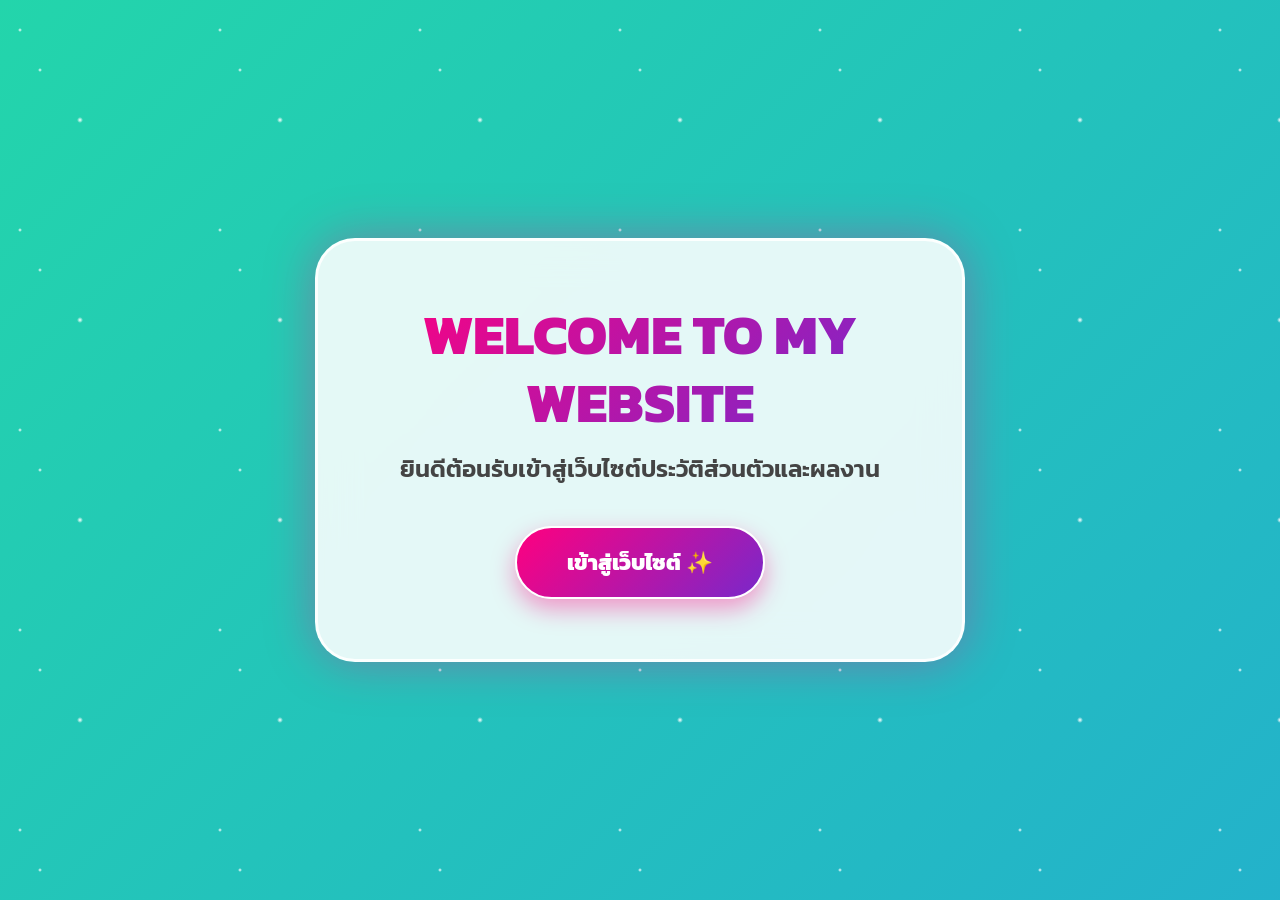
==== commit 97ab9cf0: "index.html" ====
--- a/index.html
+++ b/index.html
@@ -3,17 +3,17 @@
 <head>
     <meta charset="UTF-8">
     <meta name="viewport" content="width=device-width, initial-scale=1.0">
-    <title>My Website - ประวัติส่วนตัว & ผลงาน</title>
+    <title>ยินดีต้อนรับสู่เว็บไซต์ - Home</title>
     <link rel="preconnect" href="https://fonts.googleapis.com">
     <link rel="preconnect" href="https://fonts.gstatic.com" crossorigin>
-    <link href="https://fonts.googleapis.com/css2?family=Kanit:wght@300;400;600;700;800&family=Sarabun:wght@400;600;700&display=swap" rel="stylesheet">
+    <link href="https://fonts.googleapis.com/css2?family=Kanit:wght@300;400;600;700;800&display=swap" rel="stylesheet">
     
     <style>
         * {
             margin: 0;
             padding: 0;
             box-sizing: border-box;
-            font-family: 'Kanit', 'Sarabun', sans-serif;
+            font-family: 'Kanit', sans-serif;
         }
 
         /* ==================== สไตล์เอฟเฟกต์ม่านสีแดง ==================== */
@@ -24,7 +24,7 @@
             width: 100vw;
             height: 100vh;
             z-index: 9999;
-            pointer-events: none; /* เพื่อไม่ให้ขวางการคลิกหลังจากม่านเปิดเสร็จ */
+            pointer-events: none;
             display: flex;
             overflow: hidden;
         }
@@ -38,10 +38,9 @@
             animation-duration: 1.8s;
             animation-timing-function: cubic-bezier(0.77, 0, 0.175, 1);
             animation-fill-mode: forwards;
-            animation-delay: 0.3s; /* รอแป๊บนึงก่อนม่านเปิด */
-        }
-
-        /* ริ้วม่านให้ดูลึกมีมิติ */
+            animation-delay: 0.3s;
+        }
+
         .curtain-panel::before {
             content: '';
             position: absolute;
@@ -75,18 +74,20 @@
             100% { transform: translateX(100%); }
         }
 
-        /* ==================== สไตล์ตัวเว็บหลัก ==================== */
+        /* ==================== สไตล์หน้าเว็บหลัก ==================== */
         body {
             background: linear-gradient(-45deg, #ee7752, #e73c7e, #23a6d5, #23d5ab);
             background-size: 400% 400%;
             animation: gradientBG 15s ease infinite;
             min-height: 100vh;
-            padding: 40px 20px;
+            display: flex;
+            justify-content: center;
+            align-items: center;
+            padding: 20px;
+            overflow: hidden;
             position: relative;
-            overflow-x: hidden;
-        }
-
-        /* เอฟเฟกต์อนุภาคระยิบระยับ */
+        }
+
         body::before {
             content: '';
             position: fixed;
@@ -94,310 +95,65 @@
             pointer-events: none;
             background: radial-gradient(2px 2px at 20px 30px, #fff, rgba(0,0,0,0)),
                         radial-gradient(2px 2px at 40px 70px, #fff, rgba(0,0,0,0)),
-                        radial-gradient(3px 3px at 80px 120px, #fff, rgba(0,0,0,0)),
-                        radial-gradient(2px 2px at 150px 200px, #fff, rgba(0,0,0,0));
+                        radial-gradient(3px 3px at 80px 120px, #fff, rgba(0,0,0,0));
             background-repeat: repeat;
             background-size: 200px 200px;
             animation: sparkle 4s linear infinite;
-            z-index: 0;
-        }
-
-        .full-wrapper {
-            position: relative;
-            z-index: 1;
-            width: 100%;
-            max-width: 1200px;
-            margin: 0 auto;
+        }
+
+        .welcome-card {
             background: rgba(255, 255, 255, 0.88);
             backdrop-filter: blur(20px);
             border-radius: 40px;
             border: 3px solid rgba(255, 255, 255, 0.9);
-            box-shadow: 0 0 50px rgba(255, 0, 128, 0.35), inset 0 0 20px rgba(255, 255, 255, 0.5);
-            padding: 50px 40px;
+            box-shadow: 0 0 50px rgba(255, 0, 128, 0.35);
+            padding: 60px 40px;
+            text-align: center;
+            max-width: 650px;
+            width: 100%;
             animation: cardAppear 1.2s cubic-bezier(0.175, 0.885, 0.32, 1.275);
-        }
-
-        /* เมนูสลับหน้าด้านบน */
-        .main-nav {
-            display: flex;
-            justify-content: center;
-            gap: 15px;
-            margin-bottom: 30px;
-            flex-wrap: wrap;
-        }
-
-        .nav-btn {
-            background: rgba(255, 255, 255, 0.9);
-            border: 2px solid #ff007f;
-            color: #ff007f;
-            padding: 12px 28px;
-            border-radius: 30px;
-            font-size: 1.1rem;
-            font-weight: 800;
-            cursor: pointer;
-            transition: all 0.3s ease;
-            box-shadow: 0 4px 12px rgba(0,0,0,0.08);
-        }
-
-        .nav-btn.active, .nav-btn:hover {
-            background: linear-gradient(135deg, #ff007f, #7928ca);
-            color: #ffffff;
-            border-color: transparent;
-            box-shadow: 0 8px 20px rgba(255, 0, 128, 0.4);
-            transform: translateY(-3px);
-        }
-
-        /* ระบบสลับการแสดงผลแต่ละหน้า */
-        .page-tab {
-            display: none;
-        }
-
-        .page-tab.active {
-            display: block;
-            animation: fadeIn 0.5s ease-in-out;
-        }
-
-        .page-title {
-            font-size: 3.8rem;
+            position: relative;
+            z-index: 1;
+        }
+
+        .hero-title {
+            font-size: 3.5rem;
             font-weight: 800;
             background: linear-gradient(135deg, #ff007f, #7928ca, #00dfd8);
             background-size: 200% auto;
             -webkit-background-clip: text;
             -webkit-text-fill-color: transparent;
             animation: textShine 3s linear infinite;
-            text-align: center;
+            margin-bottom: 15px;
+            line-height: 1.2;
+        }
+
+        .hero-subtitle {
+            font-size: 1.5rem;
+            color: #444;
             margin-bottom: 40px;
-            letter-spacing: 2px;
-        }
-
-        .section-title {
-            font-size: 2.3rem;
+            font-weight: 600;
+        }
+
+        .btn-enter {
+            display: inline-block;
+            font-size: 1.35rem;
             font-weight: 800;
-            background: linear-gradient(135deg, #ff007f, #7928ca);
-            -webkit-background-clip: text;
-            -webkit-text-fill-color: transparent;
-            text-align: center;
-            margin: 50px 0 25px 0;
-            position: relative;
-        }
-
-        .section-title::after {
-            content: '';
-            display: block;
-            width: 100px;
-            height: 5px;
-            background: linear-gradient(90deg, #ff007f, #7928ca);
-            margin: 10px auto 0;
-            border-radius: 10px;
-            box-shadow: 0 0 10px rgba(255, 0, 128, 0.5);
-        }
-
-        .grid-info {
-            display: grid;
-            grid-template-columns: repeat(2, 1fr);
-            gap: 25px;
-            margin-bottom: 20px;
-        }
-
-        .card-info {
-            background: rgba(255, 255, 255, 0.95);
-            border: 2px solid #ffccd5;
-            border-radius: 25px;
-            padding: 25px 30px;
-            box-shadow: 0 10px 25px rgba(255, 51, 102, 0.08);
-            transition: all 0.4s cubic-bezier(0.175, 0.885, 0.32, 1.275);
-            position: relative;
-            overflow: hidden;
-        }
-
-        .card-info:hover {
-            transform: translateY(-8px) scale(1.02);
-            border-color: #ff007f;
-            box-shadow: 0 20px 40px rgba(255, 0, 128, 0.3);
-            background: #ffffff;
-        }
-
-        .card-info.full-width {
-            grid-column: span 2;
-            background: linear-gradient(135deg, #ffe6ed 0%, #ffffff 100%);
-            border-color: #ff85a2;
-        }
-
-        .card-info.full-width:hover {
-            box-shadow: 0 20px 40px rgba(255, 0, 128, 0.35);
-        }
-
-        .label {
-            font-size: 1.15rem;
-            color: #ff007f;
-            font-weight: 800;
-            margin-bottom: 8px;
-            display: block;
-        }
-
-        .value {
-            font-size: 1.35rem;
-            color: #2c2c2c;
-            font-weight: 600;
-            line-height: 1.5;
-        }
-
-        /* ส่วนงานอดิเรก */
-        .hobby-section {
-            background: rgba(255, 240, 245, 0.7);
-            backdrop-filter: blur(10px);
-            border: 2px dashed #ff007f;
-            border-radius: 30px;
-            padding: 30px 20px;
-            margin-top: 20px;
-            margin-bottom: 40px;
-            box-shadow: inset 0 0 15px rgba(255, 0, 128, 0.1);
-        }
-
-        .gallery-grid {
-            display: none;
-            grid-template-columns: repeat(2, 1fr);
-            gap: 20px;
-            margin-bottom: 25px;
-        }
-
-        .gallery-grid.active {
-            display: grid;
-            animation: fadeIn 0.5s ease-in-out;
-        }
-
-        .gallery-item {
-            position: relative;
-            border-radius: 20px;
-            overflow: hidden;
-            background: #fff;
-            box-shadow: 0 10px 20px rgba(0,0,0,0.1);
-            border: 3px solid rgba(255, 255, 255, 0.9);
-            aspect-ratio: 4 / 3;
-            cursor: pointer;
-            transition: all 0.4s cubic-bezier(0.175, 0.885, 0.32, 1.275);
-        }
-
-        .gallery-item:hover {
-            transform: translateY(-8px) scale(1.03) rotate(1deg);
-            border-color: #ff007f;
-            box-shadow: 0 20px 35px rgba(255, 0, 128, 0.4);
-        }
-
-        .gallery-item img {
-            width: 100%;
-            height: 100%;
-            object-fit: cover;
-            display: block;
-            transition: transform 0.5s ease;
-        }
-
-        .gallery-item:hover img {
-            transform: scale(1.08);
-        }
-
-        .pagination {
-            display: flex;
-            justify-content: center;
-            gap: 12px;
-            flex-wrap: wrap;
-        }
-
-        .page-btn {
-            background: #ffffff;
-            border: 2px solid #ff007f;
-            color: #ff007f;
-            padding: 10px 24px;
-            border-radius: 30px;
-            font-weight: 800;
-            font-size: 1rem;
-            cursor: pointer;
-            transition: all 0.3s ease;
-            box-shadow: 0 4px 10px rgba(0,0,0,0.05);
-        }
-
-        .page-btn.active, .page-btn:hover {
+            padding: 18px 50px;
+            border-radius: 50px;
             background: linear-gradient(135deg, #ff007f, #7928ca);
             color: #ffffff;
-            border-color: transparent;
-            box-shadow: 0 8px 20px rgba(255, 0, 128, 0.4);
-            transform: translateY(-3px);
-        }
-
-        .btn-group {
-            display: flex;
-            gap: 20px;
-            justify-content: center;
-            margin-top: 30px;
-        }
-
-        .btn {
-            display: inline-block;
-            font-size: 1.25rem;
-            font-weight: 800;
-            padding: 18px 45px;
-            border-radius: 50px;
+            text-decoration: none;
+            border: 2px solid #ffffff;
+            box-shadow: 0 10px 25px rgba(255, 0, 128, 0.4);
             transition: all 0.4s cubic-bezier(0.175, 0.885, 0.32, 1.275);
-            text-align: center;
-            flex: 1;
-            max-width: 320px;
-            position: relative;
-            overflow: hidden;
             cursor: pointer;
-            border: none;
-        }
-
-        .btn-next {
-            background: linear-gradient(135deg, #ff007f, #7928ca);
-            color: #ffffff;
-            border: 2px solid #ffffff;
-            box-shadow: 0 10px 25px rgba(121, 40, 202, 0.4);
-        }
-
-        .btn-next:hover {
-            transform: translateY(-5px) scale(1.03);
+        }
+
+        .btn-enter:hover {
+            transform: translateY(-5px) scale(1.05);
             box-shadow: 0 20px 40px rgba(255, 0, 128, 0.6);
             letter-spacing: 1px;
-        }
-
-        /* Modal ซูมภาพ */
-        .modal {
-            display: none;
-            position: fixed;
-            z-index: 1000;
-            top: 0;
-            left: 0;
-            width: 100%;
-            height: 100%;
-            background-color: rgba(0,0,0,0.9);
-            backdrop-filter: blur(10px);
-            justify-content: center;
-            align-items: center;
-            padding: 20px;
-        }
-
-        .modal-img {
-            max-width: 90%;
-            max-height: 85vh;
-            border-radius: 20px;
-            box-shadow: 0 0 50px rgba(255,255,255,0.3);
-            object-fit: contain;
-            animation: zoomIn 0.3s ease;
-        }
-
-        .close-modal {
-            position: absolute;
-            top: 20px;
-            right: 30px;
-            color: #fff;
-            font-size: 45px;
-            font-weight: bold;
-            cursor: pointer;
-            transition: color 0.2s ease;
-        }
-
-        .close-modal:hover {
-            color: #ff007f;
         }
 
         @keyframes gradientBG {
@@ -420,23 +176,10 @@
             100% { transform: translateY(-200px); }
         }
 
-        @keyframes fadeIn {
-            from { opacity: 0; transform: scale(0.98); }
-            to { opacity: 1; transform: scale(1); }
-        }
-
-        @keyframes zoomIn {
-            from { transform: scale(0.7); opacity: 0; }
-            to { transform: scale(1); opacity: 1; }
-        }
-
-        @media (max-width: 800px) {
-            .grid-info, .gallery-grid { grid-template-columns: 1fr; }
-            .card-info.full-width { grid-column: span 1; }
-            .full-wrapper { padding: 35px 20px; }
-            .page-title { font-size: 2.5rem; }
-            .btn-group { flex-direction: column; align-items: center; }
-            .btn { max-width: 100%; width: 100%; }
+        @media (max-width: 600px) {
+            .hero-title { font-size: 2.5rem; }
+            .hero-subtitle { font-size: 1.2rem; }
+            .welcome-card { padding: 40px 20px; }
         }
     </style>
 </head>
@@ -448,212 +191,14 @@
         <div class="curtain-panel curtain-right"></div>
     </div>
 
-    <div class="full-wrapper">
-        <!-- เมนูสลับหน้าด้านบน -->
-        <nav class="main-nav">
-            <button class="nav-btn active" onclick="switchMainPage('about-tab', event)">👤 เกี่ยวกับฉัน</button>
-            <button class="nav-btn" onclick="switchMainPage('portfolio-tab', event)">🎨 ผลงานรวม</button>
-        </nav>
-
-        <!-- ==================== หน้าที่ 1 (หน้าหลัก): เกี่ยวกับฉัน (ABOUT ME) ==================== -->
-        <div id="about-tab" class="page-tab active">
-            <h1 class="page-title">ABOUT ME</h1>
-
-            <!-- ข้อมูลส่วนตัว -->
-            <div class="grid-info">
-                <div class="card-info">
-                    <span class="label">👤 ชื่อ-นามสกุล</span>
-                    <p class="value">นางสาว ณัฐธิดา ถกลพัฒนกุล</p>
-                </div>
-                <div class="card-info">
-                    <span class="label">💖 ชื่อเล่น</span>
-                    <p class="value">น้ำมุก</p>
-                </div>
-                <div class="card-info">
-                    <span class="label">🎂 วันเกิด / อายุ</span>
-                    <p class="value">18 มกราคม 2009 (อายุ 17 ปี)</p>
-                </div>
-                <div class="card-info">
-                    <span class="label">🇹🇭 สัญชาติ / ศาสนา</span>
-                    <p class="value">ไทย / พุทธ</p>
-                </div>
-                <div class="card-info">
-                    <span class="label">🏫 โรงเรียน / สายการเรียน</span>
-                    <p class="value">โรงเรียนบ้านบึง "อุตสาหกรรมนุเคราะห์"<br><small style="color: #666; font-size: 1.05rem;">สาขาวิทยาการคอมพิวเตอร์และวิศวกรรมศาสตร์</small></p>
-                </div>
-                <div class="card-info">
-                    <span class="label">🎨 งานอดิเรก</span>
-                    <p class="value">ฟังเพลง, วาดรูป, เล่นเกม</p>
-                </div>
-
-                <!-- ข้อมูลครอบครัว -->
-                <div class="card-info">
-                    <span class="label">👨‍👩‍👦 ข้อมูลบิดา</span>
-                    <p class="value">
-                        นายกิติชัย ถกลพัฒนกุล (อายุ 50 ปี)<br>
-                        <small style="color: #555; font-size: 1.05rem; font-weight: 400;">
-                            อาชีพ: รับจ้าง (ถ่ายน้ำมันเครื่อง)<br>
-                            เบอร์โทรศัพท์: 089-1365197
-                        </small>
-                    </p>
-                </div>
-                <div class="card-info">
-                    <span class="label">👩‍👩‍👦 ข้อมูลมารดา</span>
-                    <p class="value">
-                        นางสุภาพร ถกลพัฒนกุล (อายุ 48 ปี)<br>
-                        <small style="color: #555; font-size: 1.05rem; font-weight: 400;">
-                            อาชีพ: ค้าขาย<br>
-                            เบอร์โทรศัพท์: 088-2807079
-                        </small>
-                    </p>
-                </div>
-
-                <div class="card-info full-width">
-                    <span class="label">🎯 คณะ / สาขาที่สนใจเข้าศึกษาต่อ</span>
-                    <p class="value">สาขาเทคโนโลยีสารสนเทศเพื่ออุตสาหกรรมดิจิทัล (ITDI)<br>คณะวิทยาการสารสนเทศ มหาวิทยาลัยบูรพา</p>
-                </div>
-                <div class="card-info full-width">
-                    <span class="label">💡 ทำไมถึงอยากเข้าศึกษาในคณะนี้?</span>
-                    <p class="value" style="font-weight: 400; font-size: 1.2rem;">
-                        เพราะหนูมีความชื่นชอบในการวาดรูปและเล่นเกมเป็นทุนเดิม จึงเกิดเป็นแรงบันดาลใจที่อยากจะนำตัวละครที่ตัวเองออกแบบและสร้างขึ้นมา ให้สามารถมีชีวิตโลดแล่นอยู่ในเกมที่สร้างขึ้นเองได้ เพื่อทำให้ความฝันนี้เกิดขึ้นจริง จึงเป็นเหตุผลที่ทำให้หนูมีความตั้งใจจริงอย่างยิ่งที่จะเข้ามาศึกษาในคณะนี้ค่ะ
-                    </p>
-                </div>
-            </div>
-
-            <!-- ส่วนงานอดิเรก (ผลงานวาดรูป 16 รูป แบ่งเป็น 4 หน้า) -->
-            <h2 class="section-title">🎨 งานอดิเรก & ผลงานวาดรูป</h2>
-            
-            <div class="hobby-section">
-                <!-- หน้า 1 (4 รูป) -->
-                <div class="gallery-grid active" id="hobby-page-1">
-                    <div class="gallery-item" onclick="openModal('รูป 1.jpg')"><img src="รูป 1.jpg" alt="ผลงาน 1" loading="lazy"></div>
-                    <div class="gallery-item" onclick="openModal('รูป 2.jpg')"><img src="รูป 2.jpg" alt="ผลงาน 2" loading="lazy"></div>
-                    <div class="gallery-item" onclick="openModal('รูป 3.jpg')"><img src="รูป 3.jpg" alt="ผลงาน 3" loading="lazy"></div>
-                    <div class="gallery-item" onclick="openModal('รูป 4.jpg')"><img src="รูป 4.jpg" alt="ผลงาน 4" loading="lazy"></div>
-                </div>
-
-                <!-- หน้า 2 (4 รูป) -->
-                <div class="gallery-grid" id="hobby-page-2">
-                    <div class="gallery-item" onclick="openModal('เอา 1.jpg')"><img src="เอา 1.jpg" alt="ผลงาน 5" loading="lazy"></div>
-                    <div class="gallery-item" onclick="openModal('เอา 2.jpg')"><img src="เอา 2.jpg" alt="ผลงาน 6" loading="lazy"></div>
-                    <div class="gallery-item" onclick="openModal('เอา 3.jpg')"><img src="เอา 3.jpg" alt="ผลงาน 7" loading="lazy"></div>
-                    <div class="gallery-item" onclick="openModal('เอา 4.jpg')"><img src="เอา 4.jpg" alt="ผลงาน 8" loading="lazy"></div>
-                </div>
-
-                <!-- หน้า 3 (4 รูป) -->
-                <div class="gallery-grid" id="hobby-page-3">
-                    <div class="gallery-item" onclick="openModal('เอา 5.jpg')"><img src="เอา 5.jpg" alt="ผลงาน 9" loading="lazy"></div>
-                    <div class="gallery-item" onclick="openModal('เอา 6.jpg')"><img src="เอา 6.jpg" alt="ผลงาน 10" loading="lazy"></div>
-                    <div class="gallery-item" onclick="openModal('เอา 7.jpg')"><img src="เอา 7.jpg" alt="ผลงาน 11" loading="lazy"></div>
-                    <div class="gallery-item" onclick="openModal('เอา 8.jpg')"><img src="เอา 8.jpg" alt="ผลงาน 12" loading="lazy"></div>
-                </div>
-
-                <!-- หน้า 4 (4 รูป) -->
-                <div class="gallery-grid" id="hobby-page-4">
-                    <div class="gallery-item" onclick="openModal('เอา 9.jpg')"><img src="เอา 9.jpg" alt="ผลงาน 13" loading="lazy"></div>
-                    <div class="gallery-item" onclick="openModal('เอา 10.jpg')"><img src="เอา 10.jpg" alt="ผลงาน 14" loading="lazy"></div>
-                    <div class="gallery-item" onclick="openModal('เอา 11.jpg')"><img src="เอา 11.jpg" alt="ผลงาน 15" loading="lazy"></div>
-                    <div class="gallery-item" onclick="openModal('เอา 12.jpg')"><img src="เอา 12.jpg" alt="ผลงาน 16" loading="lazy"></div>
-                </div>
-
-                <!-- ปุ่มเปลี่ยนหน้างานอดิเรก -->
-                <div class="pagination">
-                    <button class="page-btn active" onclick="changeHobbyPage(1, event)">หน้า 1</button>
-                    <button class="page-btn" onclick="changeHobbyPage(2, event)">หน้า 2</button>
-                    <button class="page-btn" onclick="changeHobbyPage(3, event)">หน้า 3</button>
-                    <button class="page-btn" onclick="changeHobbyPage(4, event)">หน้า 4</button>
-                </div>
-            </div>
-
-            <div class="btn-group">
-                <button class="btn btn-next" onclick="switchMainPage('portfolio-tab')">ไปที่หน้าผลงานรวม &rarr;</button>
-            </div>
-        </div>
-
-        <!-- ==================== หน้าที่ 2: ผลงานรวม (PORTFOLIO) ==================== -->
-        <div id="portfolio-tab" class="page-tab">
-            <h1 class="page-title">MY PORTFOLIO</h1>
-            <div class="card-info full-width" style="margin-bottom: 30px;">
-                <span class="label" style="font-size: 1.4rem;">🖼️ คลังผลงานทั้งหมด (All Artworks)</span>
-                <p class="value" style="font-weight: 400; font-size: 1.1rem; color: #666; margin-top: 5px;">
-                    รวมผลงานการออกแบบและวาดภาพสไตล์ต่างๆ ที่เคยสร้างสรรค์ขึ้น
-                </p>
-            </div>
-
-            <div class="gallery-grid active">
-                <div class="gallery-item" onclick="openModal('รูป 1.jpg')"><img src="รูป 1.jpg" alt="ผลงาน 1" loading="lazy"></div>
-                <div class="gallery-item" onclick="openModal('รูป 2.jpg')"><img src="รูป 2.jpg" alt="ผลงาน 2" loading="lazy"></div>
-                <div class="gallery-item" onclick="openModal('รูป 3.jpg')"><img src="รูป 3.jpg" alt="ผลงาน 3" loading="lazy"></div>
-                <div class="gallery-item" onclick="openModal('รูป 4.jpg')"><img src="รูป 4.jpg" alt="ผลงาน 4" loading="lazy"></div>
-                <div class="gallery-item" onclick="openModal('เอา 1.jpg')"><img src="เอา 1.jpg" alt="ผลงาน 5" loading="lazy"></div>
-                <div class="gallery-item" onclick="openModal('เอา 2.jpg')"><img src="เอา 2.jpg" alt="ผลงาน 6" loading="lazy"></div>
-                <div class="gallery-item" onclick="openModal('เอา 3.jpg')"><img src="เอา 3.jpg" alt="ผลงาน 7" loading="lazy"></div>
-                <div class="gallery-item" onclick="openModal('เอา 4.jpg')"><img src="เอา 4.jpg" alt="ผลงาน 8" loading="lazy"></div>
-            </div>
-
-            <div class="btn-group">
-                <button class="btn btn-next" onclick="switchMainPage('about-tab')">&larr; กลับหน้าประวัติส่วนตัว</button>
-            </div>
-        </div>
-
+    <!-- 🎴 การ์ดแสดงผลหน้าแรก -->
+    <div class="welcome-card">
+        <h1 class="hero-title">WELCOME TO MY WEBSITE</h1>
+        <p class="hero-subtitle">ยินดีต้อนรับเข้าสู่เว็บไซต์ประวัติส่วนตัวและผลงาน</p>
+        
+        <!-- ปุ่มกดเชื่อมต่อไปยังไฟล์ที่ 2 (portfolio.html) -->
+        <a href="portfolio.html" class="btn-enter">เข้าสู่เว็บไซต์ ✨</a>
     </div>
-
-    <!-- Modal ซูมภาพ -->
-    <div id="imageModal" class="modal" onclick="closeModal()">
-        <span class="close-modal" onclick="closeModal()">&times;</span>
-        <img class="modal-img" id="imgFull" alt="รูปภาพขยายใหญ่" onclick="event.stopPropagation()">
-    </div>
-
-    <script>
-        function switchMainPage(tabId, event) {
-            document.querySelectorAll('.page-tab').forEach(tab => {
-                tab.classList.remove('active');
-            });
-            document.querySelectorAll('.nav-btn').forEach(btn => {
-                btn.classList.remove('active');
-            });
-
-            document.getElementById(tabId).classList.add('active');
-
-            if (event) {
-                event.target.classList.add('active');
-            } else {
-                const btnIndex = tabId === 'about-tab' ? 0 : 1;
-                document.querySelectorAll('.nav-btn')[btnIndex].classList.add('active');
-            }
-
-            window.scrollTo({ top: 0, behavior: 'smooth' });
-        }
-
-        function changeHobbyPage(pageNum, evt) {
-            document.querySelectorAll('.hobby-section .gallery-grid').forEach(grid => {
-                grid.classList.remove('active');
-            });
-            document.querySelectorAll('.hobby-section .page-btn').forEach(btn => {
-                btn.classList.remove('active');
-            });
-
-            document.getElementById('hobby-page-' + pageNum).classList.add('active');
-            evt.target.classList.add('active');
-        }
-
-        function openModal(src) {
-            document.getElementById('imageModal').style.display = 'flex';
-            document.getElementById('imgFull').src = src;
-            document.body.style.overflow = 'hidden';
-        }
-
-        function closeModal() {
-            document.getElementById('imageModal').style.display = 'none';
-            document.body.style.overflow = 'auto';
-        }
-
-        document.addEventListener('keydown', function(e) {
-            if (e.key === 'Escape') {
-                closeModal();
-            }
-        });
-    </script>
 
 </body>
 </html>
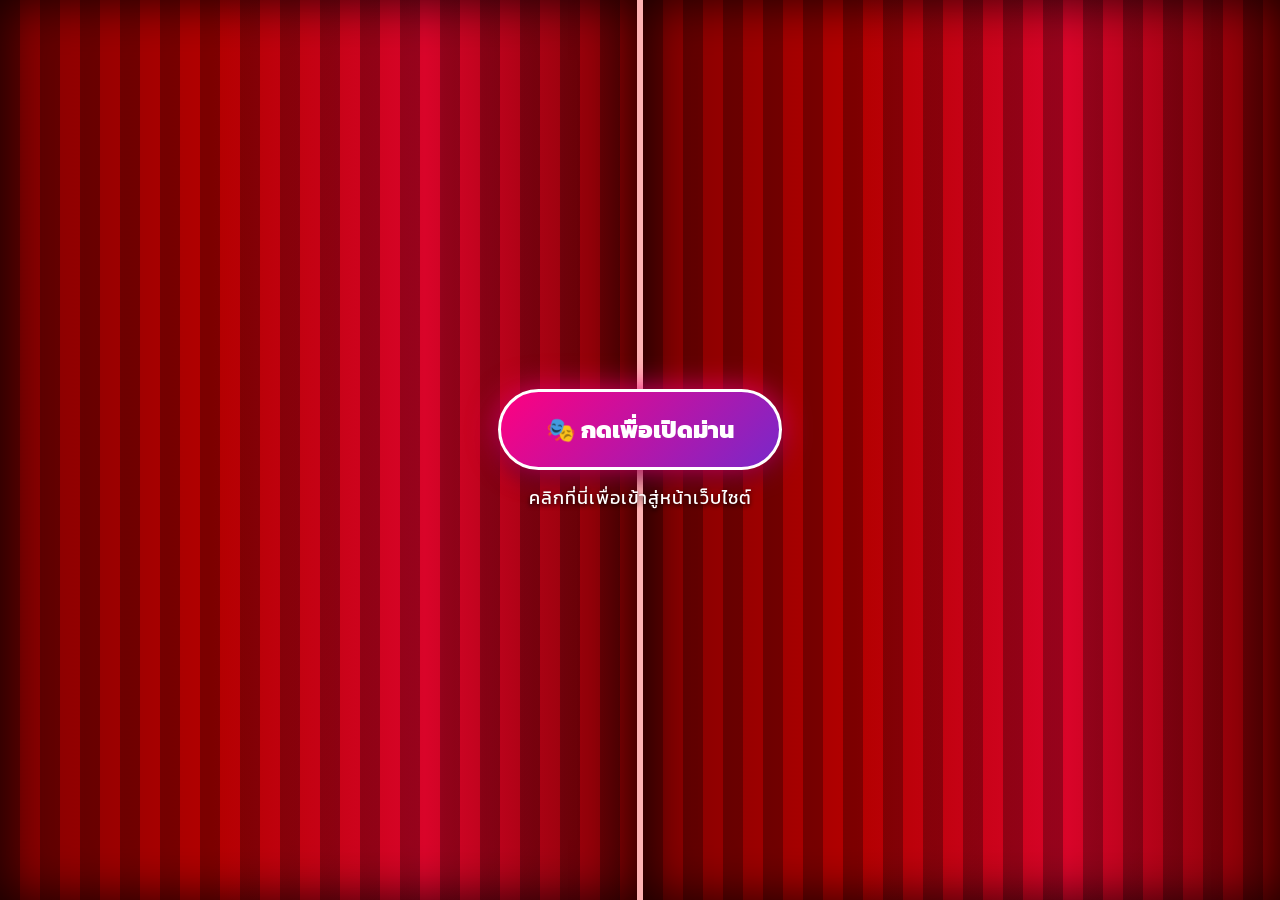
==== commit a42fc11f: "index.html" ====
--- a/index.html
+++ b/index.html
@@ -3,17 +3,17 @@
 <head>
     <meta charset="UTF-8">
     <meta name="viewport" content="width=device-width, initial-scale=1.0">
-    <title>ยินดีต้อนรับสู่เว็บไซต์ - Home</title>
+    <title>Portfolio - หน้าแรก</title>
     <link rel="preconnect" href="https://fonts.googleapis.com">
     <link rel="preconnect" href="https://fonts.gstatic.com" crossorigin>
-    <link href="https://fonts.googleapis.com/css2?family=Kanit:wght@300;400;600;700;800&display=swap" rel="stylesheet">
+    <link href="https://fonts.googleapis.com/css2?family=Kanit:wght@300;400;600;700;800&family=Sarabun:wght@400;600;700&display=swap" rel="stylesheet">
     
     <style>
         * {
             margin: 0;
             padding: 0;
             box-sizing: border-box;
-            font-family: 'Kanit', sans-serif;
+            font-family: 'Kanit', 'Sarabun', sans-serif;
         }
 
         /* ==================== สไตล์เอฟเฟกต์ม่านสีแดง ==================== */
@@ -24,9 +24,10 @@
             width: 100vw;
             height: 100vh;
             z-index: 9999;
-            pointer-events: none;
             display: flex;
             overflow: hidden;
+            cursor: pointer;
+            transition: visibility 1.8s;
         }
 
         .curtain-panel {
@@ -35,10 +36,7 @@
             background: linear-gradient(to right, #800000, #b30000, #d90429, #800000);
             box-shadow: inset 0 0 50px rgba(0,0,0,0.8);
             position: relative;
-            animation-duration: 1.8s;
-            animation-timing-function: cubic-bezier(0.77, 0, 0.175, 1);
-            animation-fill-mode: forwards;
-            animation-delay: 0.3s;
+            transition: transform 1.5s cubic-bezier(0.77, 0, 0.175, 1);
         }
 
         .curtain-panel::before {
@@ -55,23 +53,68 @@
         }
 
         .curtain-left {
-            animation-name: openCurtainLeft;
             border-right: 3px solid #ffb3b3;
         }
 
         .curtain-right {
-            animation-name: openCurtainRight;
             border-left: 3px solid #ffb3b3;
         }
 
-        @keyframes openCurtainLeft {
-            0% { transform: translateX(0); }
-            100% { transform: translateX(-100%); }
-        }
-
-        @keyframes openCurtainRight {
-            0% { transform: translateX(0); }
-            100% { transform: translateX(100%); }
+        /* ปุ่มและข้อความตรงกลางม่าน */
+        .curtain-content {
+            position: absolute;
+            top: 50%;
+            left: 50%;
+            transform: translate(-50%, -50%);
+            z-index: 10000;
+            text-align: center;
+            color: #ffffff;
+            transition: opacity 0.5s ease;
+            pointer-events: auto;
+        }
+
+        .curtain-btn {
+            background: linear-gradient(135deg, #ff007f, #7928ca);
+            color: #ffffff;
+            font-size: 1.5rem;
+            font-weight: 800;
+            padding: 20px 45px;
+            border: 3px solid #ffffff;
+            border-radius: 50px;
+            cursor: pointer;
+            box-shadow: 0 0 30px rgba(255, 0, 128, 0.8), 0 10px 20px rgba(0,0,0,0.5);
+            transition: all 0.3s ease;
+            animation: pulseGlow 2s infinite;
+        }
+
+        .curtain-btn:hover {
+            transform: scale(1.1);
+            box-shadow: 0 0 50px rgba(255, 0, 128, 1), 0 15px 25px rgba(0,0,0,0.6);
+        }
+
+        .curtain-hint {
+            margin-top: 15px;
+            font-size: 1.1rem;
+            text-shadow: 0 2px 4px rgba(0,0,0,0.8);
+            letter-spacing: 1px;
+        }
+
+        /* สภาวะเมื่อสั่งเปิดม่าน (ผ่าน JavaScript) */
+        .curtain-container.open .curtain-left {
+            transform: translateX(-100%);
+        }
+
+        .curtain-container.open .curtain-right {
+            transform: translateX(100%);
+        }
+
+        .curtain-container.open .curtain-content {
+            opacity: 0;
+            pointer-events: none;
+        }
+
+        .curtain-container.open {
+            pointer-events: none;
         }
 
         /* ==================== สไตล์หน้าเว็บหลัก ==================== */
@@ -83,40 +126,107 @@
             display: flex;
             justify-content: center;
             align-items: center;
-            padding: 20px;
-            overflow: hidden;
-            position: relative;
-        }
-
-        body::before {
-            content: '';
-            position: fixed;
+            padding: 40px 20px;
+            overflow-x: hidden;
+            position: relative;
+        }
+
+        /* เอฟเฟกต์อนุภาคระยิบระยับ */
+        .stars {
+            position: absolute;
             top: 0; left: 0; width: 100%; height: 100%;
             pointer-events: none;
             background: radial-gradient(2px 2px at 20px 30px, #fff, rgba(0,0,0,0)),
                         radial-gradient(2px 2px at 40px 70px, #fff, rgba(0,0,0,0)),
-                        radial-gradient(3px 3px at 80px 120px, #fff, rgba(0,0,0,0));
+                        radial-gradient(3px 3px at 80px 120px, #fff, rgba(0,0,0,0)),
+                        radial-gradient(2px 2px at 150px 200px, #fff, rgba(0,0,0,0));
             background-repeat: repeat;
             background-size: 200px 200px;
             animation: sparkle 4s linear infinite;
         }
 
-        .welcome-card {
-            background: rgba(255, 255, 255, 0.88);
+        .main-card {
+            width: 100%;
+            max-width: 950px;
+            background: rgba(255, 255, 255, 0.85);
             backdrop-filter: blur(20px);
             border-radius: 40px;
             border: 3px solid rgba(255, 255, 255, 0.9);
-            box-shadow: 0 0 50px rgba(255, 0, 128, 0.35);
+            box-shadow: 0 0 50px rgba(255, 105, 180, 0.5), inset 0 0 15px rgba(255, 255, 255, 0.6);
             padding: 60px 40px;
             text-align: center;
-            max-width: 650px;
-            width: 100%;
+            position: relative;
+            z-index: 2;
             animation: cardAppear 1.2s cubic-bezier(0.175, 0.885, 0.32, 1.275);
-            position: relative;
+        }
+
+        /* รูปภาพเว่อร์วัง */
+        .profile-container {
+            position: relative;
+            width: 290px;
+            height: 290px;
+            margin: 0 auto 35px auto;
+            animation: float 4s ease-in-out infinite;
+        }
+
+        .profile-container::before {
+            content: '';
+            position: absolute;
+            top: -20px; left: -20px; right: -20px; bottom: -20px;
+            background: linear-gradient(45deg, #ff007f, #7928ca, #00dfd8, #ff007f);
+            background-size: 300% 300%;
+            border-radius: 50%;
             z-index: 1;
-        }
-
-        .hero-title {
+            filter: blur(25px);
+            opacity: 0.9;
+            animation: glowRotate 5s linear infinite;
+        }
+
+        .profile-box {
+            position: relative;
+            width: 100%; height: 100%;
+            border-radius: 50%;
+            padding: 8px;
+            background: linear-gradient(135deg, #ffffff, #ff758c, #764ba2);
+            z-index: 2;
+            cursor: pointer;
+            transition: all 0.5s cubic-bezier(0.175, 0.885, 0.32, 1.275);
+            overflow: hidden;
+            box-shadow: 0 15px 35px rgba(255, 0, 128, 0.4);
+        }
+
+        .profile-img {
+            width: 100%; height: 100%;
+            object-fit: cover;
+            border-radius: 50%;
+            transition: all 0.5s ease;
+        }
+
+        .profile-container:hover .profile-box {
+            transform: scale(1.12) rotate(5deg);
+            box-shadow: 0 25px 60px rgba(255, 0, 128, 0.7);
+        }
+
+        .profile-container:hover .profile-img {
+            transform: scale(1.08);
+        }
+
+        /* ข้อความนีออนและปุ่ม */
+        .greeting-tag {
+            display: inline-block;
+            background: linear-gradient(135deg, #ffe6ed, #fff0f5);
+            color: #ff007f;
+            font-size: 1.1rem;
+            font-weight: 800;
+            padding: 10px 30px;
+            border-radius: 30px;
+            border: 2px solid #ff758c;
+            margin-bottom: 20px;
+            box-shadow: 0 0 15px rgba(255, 0, 128, 0.3);
+            animation: pulse 2s infinite;
+        }
+
+        .main-title {
             font-size: 3.5rem;
             font-weight: 800;
             background: linear-gradient(135deg, #ff007f, #7928ca, #00dfd8);
@@ -124,38 +234,39 @@
             -webkit-background-clip: text;
             -webkit-text-fill-color: transparent;
             animation: textShine 3s linear infinite;
-            margin-bottom: 15px;
-            line-height: 1.2;
-        }
-
-        .hero-subtitle {
-            font-size: 1.5rem;
-            color: #444;
+            margin-bottom: 10px;
+        }
+
+        .subtitle {
+            font-size: 1.4rem;
+            color: #4a4a4a;
+            font-weight: 600;
             margin-bottom: 40px;
-            font-weight: 600;
-        }
-
-        .btn-enter {
+        }
+
+        .btn-start {
+            position: relative;
             display: inline-block;
-            font-size: 1.35rem;
+            text-decoration: none;
+            font-size: 1.4rem;
             font-weight: 800;
-            padding: 18px 50px;
+            padding: 20px 60px;
             border-radius: 50px;
             background: linear-gradient(135deg, #ff007f, #7928ca);
             color: #ffffff;
-            text-decoration: none;
+            box-shadow: 0 15px 35px rgba(121, 40, 202, 0.4);
+            transition: all 0.4s cubic-bezier(0.175, 0.885, 0.32, 1.275);
+            overflow: hidden;
             border: 2px solid #ffffff;
-            box-shadow: 0 10px 25px rgba(255, 0, 128, 0.4);
-            transition: all 0.4s cubic-bezier(0.175, 0.885, 0.32, 1.275);
-            cursor: pointer;
-        }
-
-        .btn-enter:hover {
-            transform: translateY(-5px) scale(1.05);
-            box-shadow: 0 20px 40px rgba(255, 0, 128, 0.6);
-            letter-spacing: 1px;
-        }
-
+        }
+
+        .btn-start:hover {
+            transform: translateY(-8px) scale(1.05);
+            box-shadow: 0 25px 50px rgba(255, 0, 128, 0.6);
+            letter-spacing: 2px;
+        }
+
+        /* Keyframes แอนิเมชัน */
         @keyframes gradientBG {
             0% { background-position: 0% 50%; }
             50% { background-position: 100% 50%; }
@@ -163,12 +274,33 @@
         }
 
         @keyframes cardAppear {
-            from { opacity: 0; transform: translateY(40px) scale(0.95); }
+            from { opacity: 0; transform: translateY(50px) scale(0.9); }
             to { opacity: 1; transform: translateY(0) scale(1); }
+        }
+
+        @keyframes float {
+            0%, 100% { transform: translateY(0px); }
+            50% { transform: translateY(-20px); }
+        }
+
+        @keyframes glowRotate {
+            0% { background-position: 0% 50%; }
+            50% { background-position: 100% 50%; }
+            100% { background-position: 0% 50%; }
         }
 
         @keyframes textShine {
             to { background-position: 200% center; }
+        }
+
+        @keyframes pulse {
+            0%, 100% { transform: scale(1); }
+            50% { transform: scale(1.05); }
+        }
+
+        @keyframes pulseGlow {
+            0%, 100% { transform: scale(1); box-shadow: 0 0 30px rgba(255, 0, 128, 0.8); }
+            50% { transform: scale(1.05); box-shadow: 0 0 50px rgba(255, 0, 128, 1); }
         }
 
         @keyframes sparkle {
@@ -177,28 +309,51 @@
         }
 
         @media (max-width: 600px) {
-            .hero-title { font-size: 2.5rem; }
-            .hero-subtitle { font-size: 1.2rem; }
-            .welcome-card { padding: 40px 20px; }
+            .profile-container { width: 220px; height: 220px; }
+            .main-title { font-size: 2.3rem; }
+            .btn-start { padding: 15px 40px; font-size: 1.15rem; }
+            .curtain-btn { font-size: 1.2rem; padding: 15px 30px; }
         }
     </style>
 </head>
 <body>
 
-    <!-- 🎭 เอฟเฟกต์ม่านสีแดงเปิดออก -->
-    <div class="curtain-container">
+    <!-- 🎭 เอฟเฟกต์ม่านสีแดงแบบกดเปิด -->
+    <div class="curtain-container" id="curtain" onclick="openCurtain()">
         <div class="curtain-panel curtain-left"></div>
         <div class="curtain-panel curtain-right"></div>
+        
+        <div class="curtain-content">
+            <button class="curtain-btn">🎭 กดเพื่อเปิดม่าน</button>
+            <p class="curtain-hint">คลิกที่นี่เพื่อเข้าสู่หน้าเว็บไซต์</p>
+        </div>
     </div>
 
-    <!-- 🎴 การ์ดแสดงผลหน้าแรก -->
-    <div class="welcome-card">
-        <h1 class="hero-title">WELCOME TO MY WEBSITE</h1>
-        <p class="hero-subtitle">ยินดีต้อนรับเข้าสู่เว็บไซต์ประวัติส่วนตัวและผลงาน</p>
-        
-        <!-- ปุ่มกดเชื่อมต่อไปยังไฟล์ที่ 2 (portfolio.html) -->
-        <a href="portfolio.html" class="btn-enter">เข้าสู่เว็บไซต์ ✨</a>
+    <!-- 🌟 พื้นหลังดาวระยิบระยับ -->
+    <div class="stars"></div>
+
+    <!-- 🎴 การ์ดต้อนรับหลัก -->
+    <div class="main-card">
+        <div class="profile-container">
+            <div class="profile-box">
+                <img src="มุกค่ะอิอิ.jpg" alt="Profile Image" class="profile-img">
+            </div>
+        </div>
+
+        <span class="greeting-tag">✨ WELCOME TO MY PORTFOLIO ✨</span>
+        <h1 class="main-title">ณัฐธิดา ถกลพัฒนกุล</h1>
+        <p class="subtitle">โรงเรียนบ้านบึง "อุตสาหกรรมนุเคราะห์"</p>
+
+        <!-- ปุ่มกดเข้าสู่ไฟล์ที่ 2 (about.html) -->
+        <a href="about.html" class="btn-start">เข้าสู่เว็บไซต์ &rarr;</a>
     </div>
+
+    <!-- JavaScript สั่งการเปิดม่านเมื่อคลิก -->
+    <script>
+        function openCurtain() {
+            document.getElementById('curtain').classList.add('open');
+        }
+    </script>
 
 </body>
 </html>
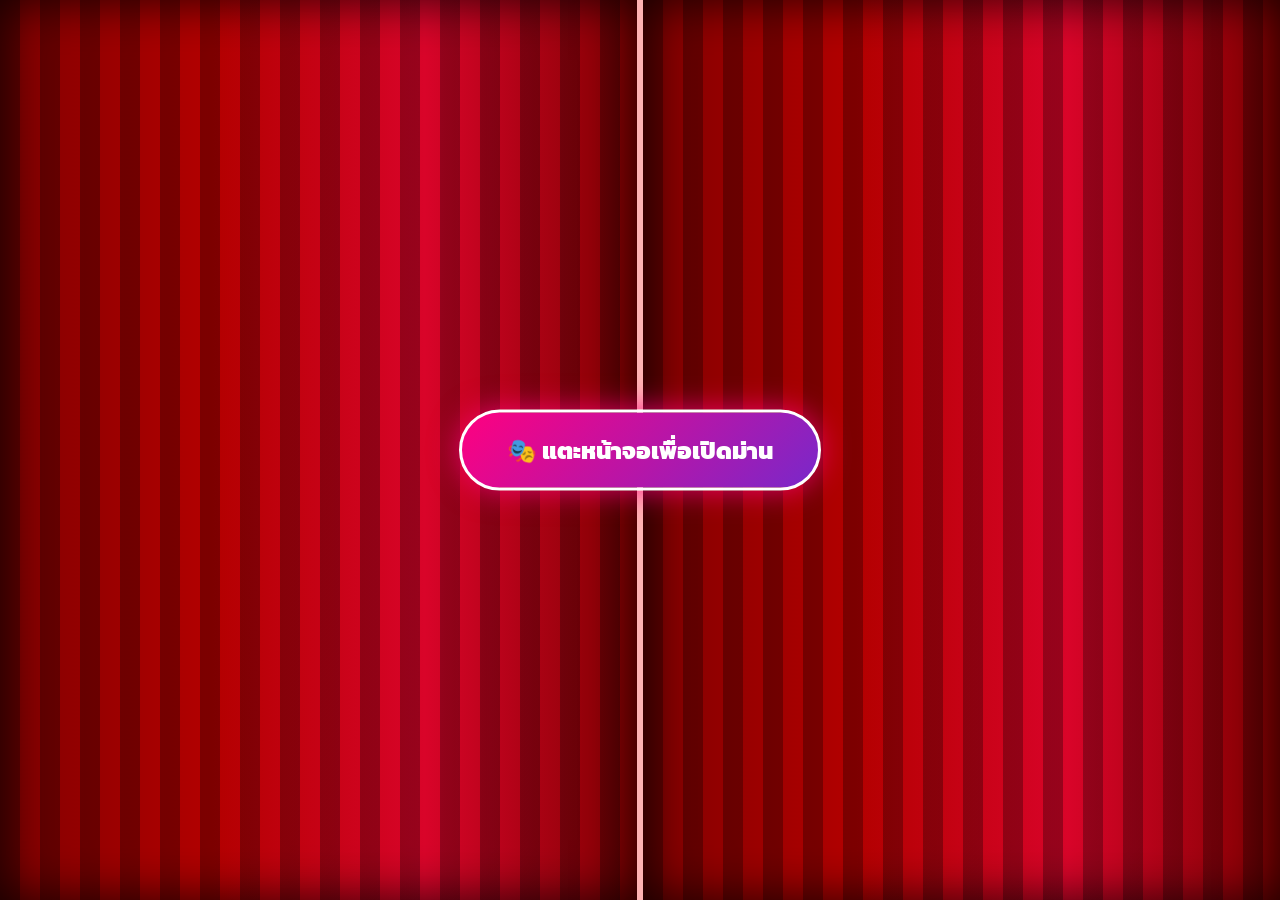
==== commit 3c2137b9: "index.html" ====
--- a/index.html
+++ b/index.html
@@ -16,108 +16,6 @@
             font-family: 'Kanit', 'Sarabun', sans-serif;
         }
 
-        /* ==================== สไตล์เอฟเฟกต์ม่านสีแดง ==================== */
-        .curtain-container {
-            position: fixed;
-            top: 0;
-            left: 0;
-            width: 100vw;
-            height: 100vh;
-            z-index: 9999;
-            display: flex;
-            overflow: hidden;
-            cursor: pointer;
-            transition: visibility 1.8s;
-        }
-
-        .curtain-panel {
-            width: 50%;
-            height: 100%;
-            background: linear-gradient(to right, #800000, #b30000, #d90429, #800000);
-            box-shadow: inset 0 0 50px rgba(0,0,0,0.8);
-            position: relative;
-            transition: transform 1.5s cubic-bezier(0.77, 0, 0.175, 1);
-        }
-
-        .curtain-panel::before {
-            content: '';
-            position: absolute;
-            top: 0; left: 0; width: 100%; height: 100%;
-            background: repeating-linear-gradient(
-                90deg,
-                rgba(0, 0, 0, 0.3) 0px,
-                rgba(0, 0, 0, 0.3) 20px,
-                transparent 20px,
-                transparent 40px
-            );
-        }
-
-        .curtain-left {
-            border-right: 3px solid #ffb3b3;
-        }
-
-        .curtain-right {
-            border-left: 3px solid #ffb3b3;
-        }
-
-        /* ปุ่มและข้อความตรงกลางม่าน */
-        .curtain-content {
-            position: absolute;
-            top: 50%;
-            left: 50%;
-            transform: translate(-50%, -50%);
-            z-index: 10000;
-            text-align: center;
-            color: #ffffff;
-            transition: opacity 0.5s ease;
-            pointer-events: auto;
-        }
-
-        .curtain-btn {
-            background: linear-gradient(135deg, #ff007f, #7928ca);
-            color: #ffffff;
-            font-size: 1.5rem;
-            font-weight: 800;
-            padding: 20px 45px;
-            border: 3px solid #ffffff;
-            border-radius: 50px;
-            cursor: pointer;
-            box-shadow: 0 0 30px rgba(255, 0, 128, 0.8), 0 10px 20px rgba(0,0,0,0.5);
-            transition: all 0.3s ease;
-            animation: pulseGlow 2s infinite;
-        }
-
-        .curtain-btn:hover {
-            transform: scale(1.1);
-            box-shadow: 0 0 50px rgba(255, 0, 128, 1), 0 15px 25px rgba(0,0,0,0.6);
-        }
-
-        .curtain-hint {
-            margin-top: 15px;
-            font-size: 1.1rem;
-            text-shadow: 0 2px 4px rgba(0,0,0,0.8);
-            letter-spacing: 1px;
-        }
-
-        /* สภาวะเมื่อสั่งเปิดม่าน (ผ่าน JavaScript) */
-        .curtain-container.open .curtain-left {
-            transform: translateX(-100%);
-        }
-
-        .curtain-container.open .curtain-right {
-            transform: translateX(100%);
-        }
-
-        .curtain-container.open .curtain-content {
-            opacity: 0;
-            pointer-events: none;
-        }
-
-        .curtain-container.open {
-            pointer-events: none;
-        }
-
-        /* ==================== สไตล์หน้าเว็บหลัก ==================== */
         body {
             background: linear-gradient(-45deg, #ee7752, #e73c7e, #23a6d5, #23d5ab);
             background-size: 400% 400%;
@@ -298,11 +196,6 @@
             50% { transform: scale(1.05); }
         }
 
-        @keyframes pulseGlow {
-            0%, 100% { transform: scale(1); box-shadow: 0 0 30px rgba(255, 0, 128, 0.8); }
-            50% { transform: scale(1.05); box-shadow: 0 0 50px rgba(255, 0, 128, 1); }
-        }
-
         @keyframes sparkle {
             0% { transform: translateY(0); }
             100% { transform: translateY(-200px); }
@@ -312,27 +205,84 @@
             .profile-container { width: 220px; height: 220px; }
             .main-title { font-size: 2.3rem; }
             .btn-start { padding: 15px 40px; font-size: 1.15rem; }
-            .curtain-btn { font-size: 1.2rem; padding: 15px 30px; }
-        }
+        }
+
+        /* ==================== CSS ม่านเปิดเมื่อกด ==================== */
+        .curtain-container {
+            position: fixed;
+            top: 0; left: 0;
+            width: 100vw; height: 100vh;
+            z-index: 9999;
+            display: flex;
+            overflow: hidden;
+            cursor: pointer;
+        }
+
+        .curtain-panel {
+            width: 50%; height: 100%;
+            background: linear-gradient(to right, #800000, #b30000, #d90429, #800000);
+            box-shadow: inset 0 0 50px rgba(0,0,0,0.8);
+            position: relative;
+            transition: transform 1.5s cubic-bezier(0.77, 0, 0.175, 1);
+        }
+
+        .curtain-panel::before {
+            content: '';
+            position: absolute;
+            top: 0; left: 0; width: 100%; height: 100%;
+            background: repeating-linear-gradient(
+                90deg,
+                rgba(0, 0, 0, 0.3) 0px,
+                rgba(0, 0, 0, 0.3) 20px,
+                transparent 20px,
+                transparent 40px
+            );
+        }
+
+        .curtain-left { border-right: 3px solid #ffb3b3; }
+        .curtain-right { border-left: 3px solid #ffb3b3; }
+
+        .curtain-content {
+            position: absolute;
+            top: 50%; left: 50%;
+            transform: translate(-50%, -50%);
+            z-index: 10000;
+            text-align: center;
+            transition: opacity 0.5s ease;
+        }
+
+        .curtain-btn {
+            background: linear-gradient(135deg, #ff007f, #7928ca);
+            color: #ffffff;
+            font-size: 1.5rem;
+            font-weight: 800;
+            padding: 20px 45px;
+            border: 3px solid #ffffff;
+            border-radius: 50px;
+            box-shadow: 0 0 30px rgba(255, 0, 128, 0.8);
+            pointer-events: none;
+        }
+
+        /* เมื่อกดแล้วม่านจะแยกออก */
+        .curtain-container.open .curtain-left { transform: translateX(-100%); }
+        .curtain-container.open .curtain-right { transform: translateX(100%); }
+        .curtain-container.open .curtain-content { opacity: 0; }
+        .curtain-container.open { pointer-events: none; }
     </style>
 </head>
 <body>
 
-    <!-- 🎭 เอฟเฟกต์ม่านสีแดงแบบกดเปิด -->
+    <!-- 🎭 ม่านสีแดง (กดตรงไหนของหน้าจอก็เปิด) -->
     <div class="curtain-container" id="curtain" onclick="openCurtain()">
         <div class="curtain-panel curtain-left"></div>
         <div class="curtain-panel curtain-right"></div>
-        
         <div class="curtain-content">
-            <button class="curtain-btn">🎭 กดเพื่อเปิดม่าน</button>
-            <p class="curtain-hint">คลิกที่นี่เพื่อเข้าสู่หน้าเว็บไซต์</p>
+            <button class="curtain-btn">🎭 แตะหน้าจอเพื่อเปิดม่าน</button>
         </div>
     </div>
 
-    <!-- 🌟 พื้นหลังดาวระยิบระยับ -->
     <div class="stars"></div>
 
-    <!-- 🎴 การ์ดต้อนรับหลัก -->
     <div class="main-card">
         <div class="profile-container">
             <div class="profile-box">
@@ -344,11 +294,10 @@
         <h1 class="main-title">ณัฐธิดา ถกลพัฒนกุล</h1>
         <p class="subtitle">โรงเรียนบ้านบึง "อุตสาหกรรมนุเคราะห์"</p>
 
-        <!-- ปุ่มกดเข้าสู่ไฟล์ที่ 2 (about.html) -->
         <a href="about.html" class="btn-start">เข้าสู่เว็บไซต์ &rarr;</a>
     </div>
 
-    <!-- JavaScript สั่งการเปิดม่านเมื่อคลิก -->
+    <!-- 📜 สคริปต์สั่งให้ม่านเปิดเมื่อกดหน้าจอ -->
     <script>
         function openCurtain() {
             document.getElementById('curtain').classList.add('open');
